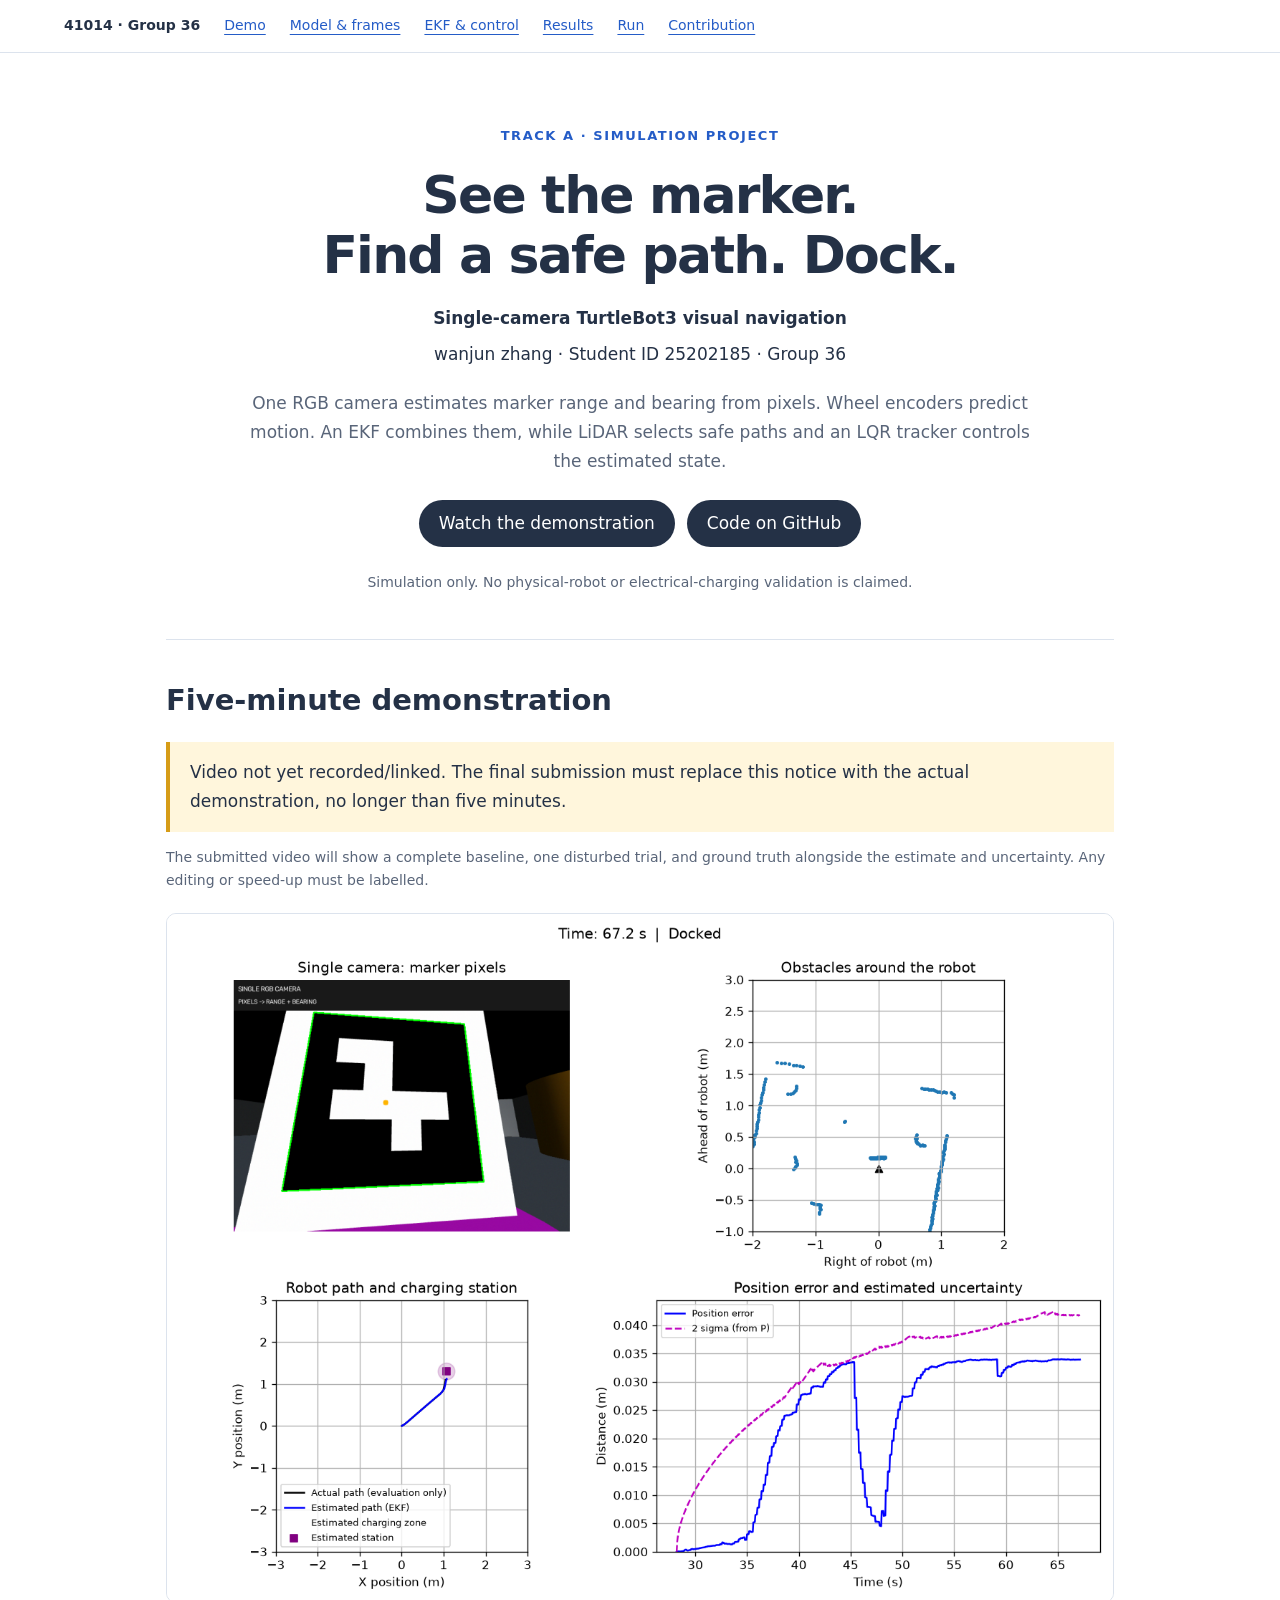
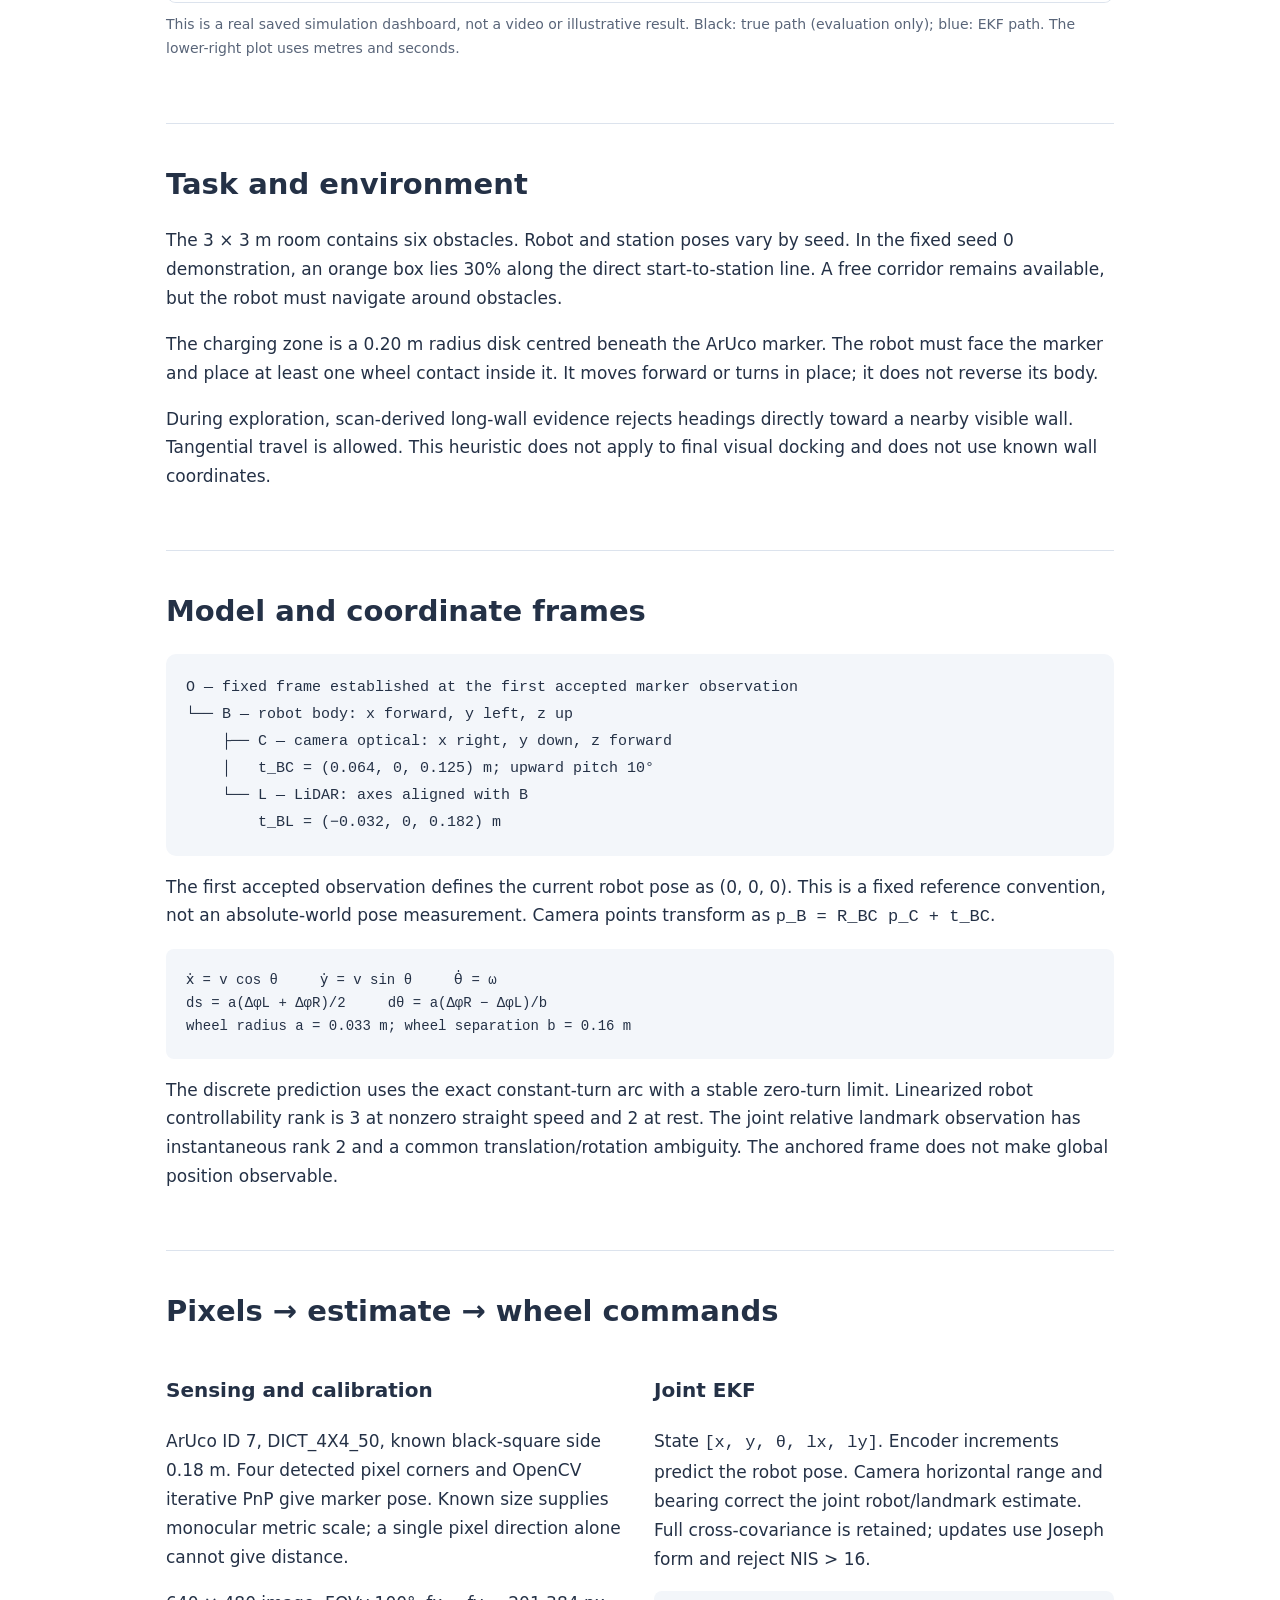
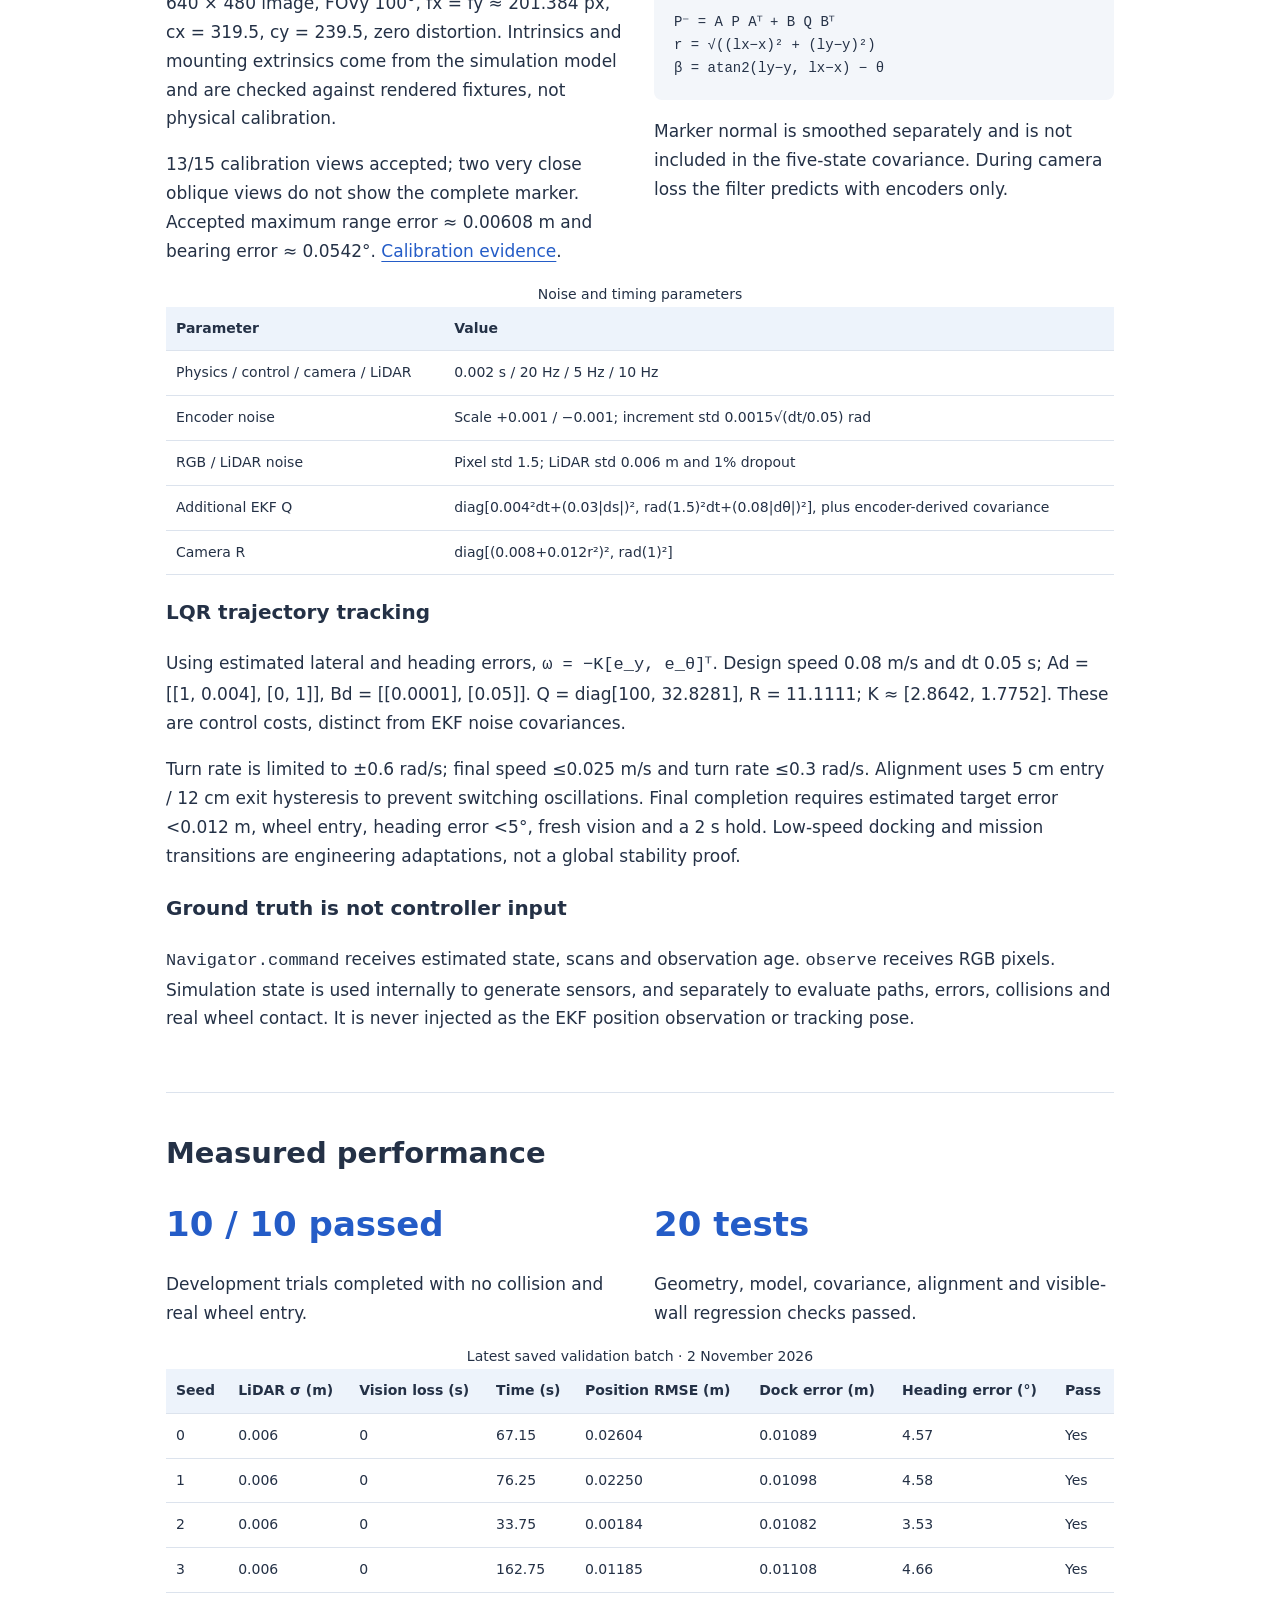
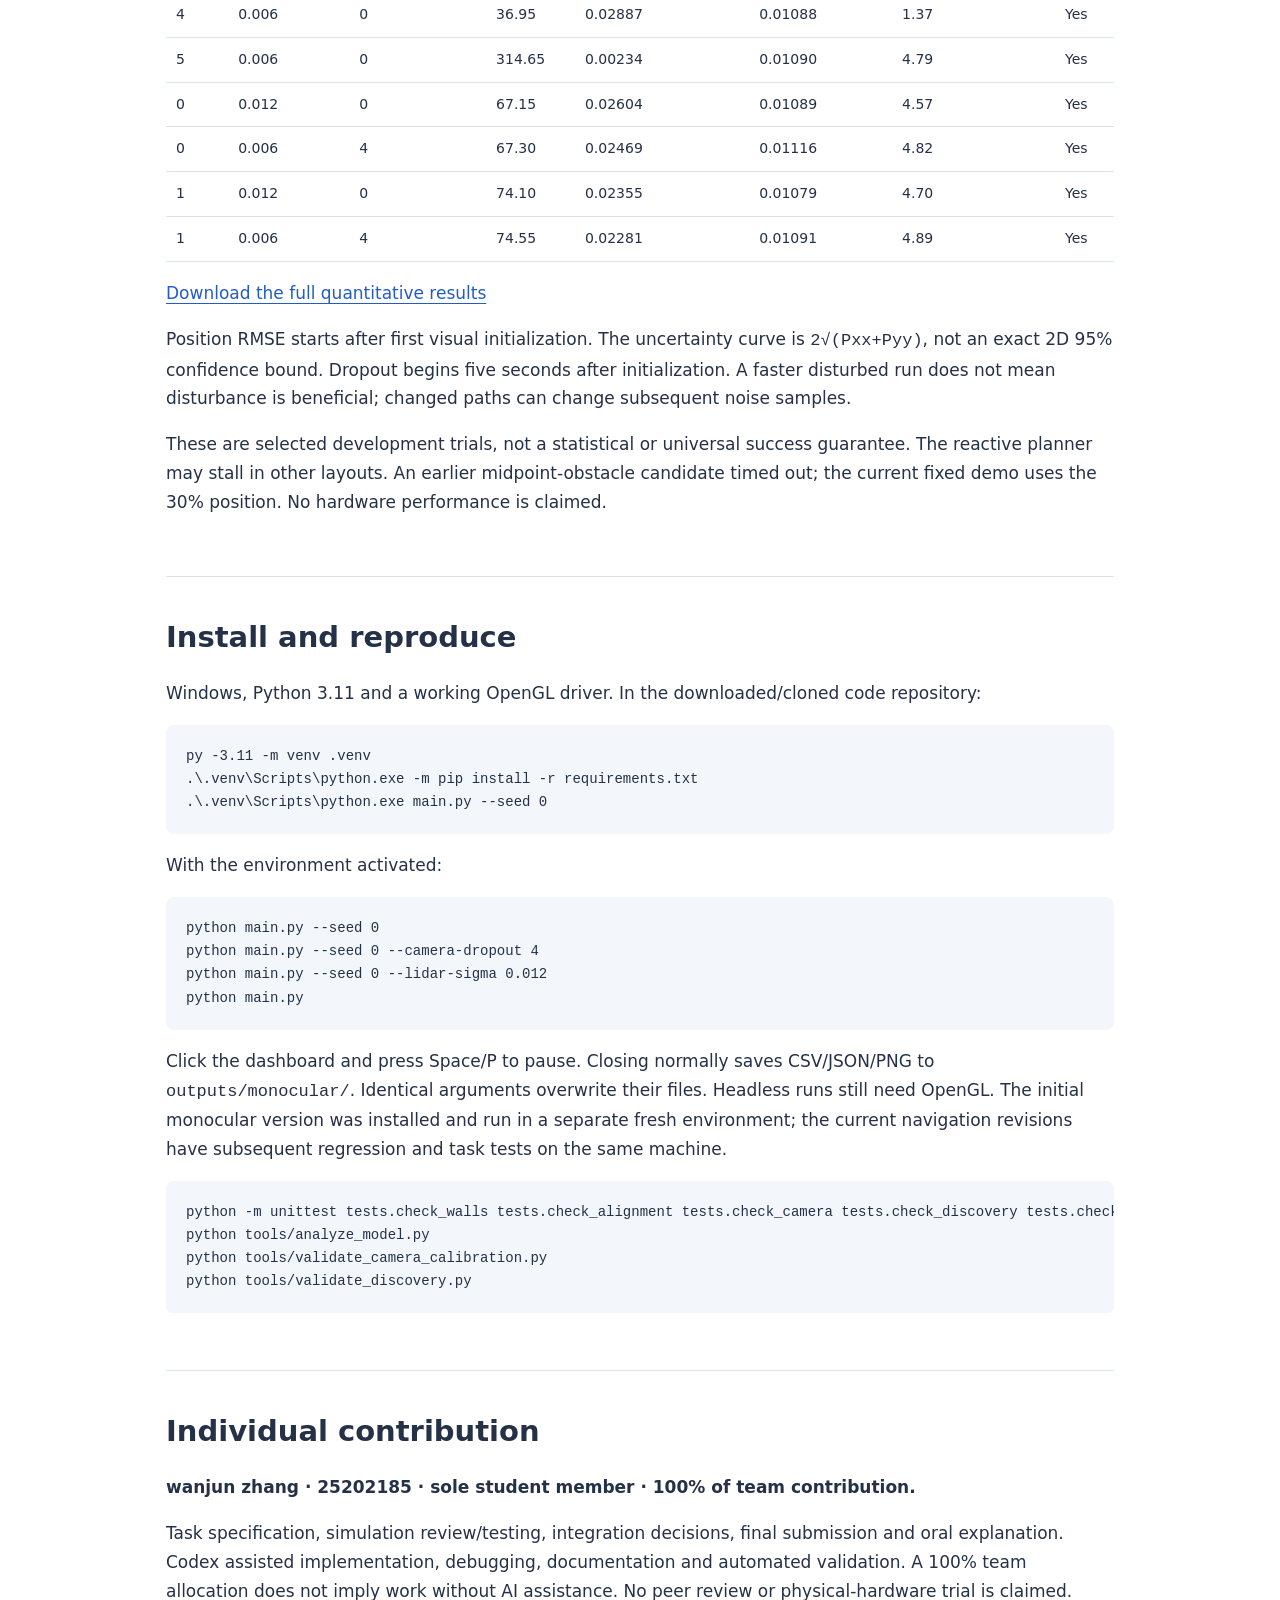
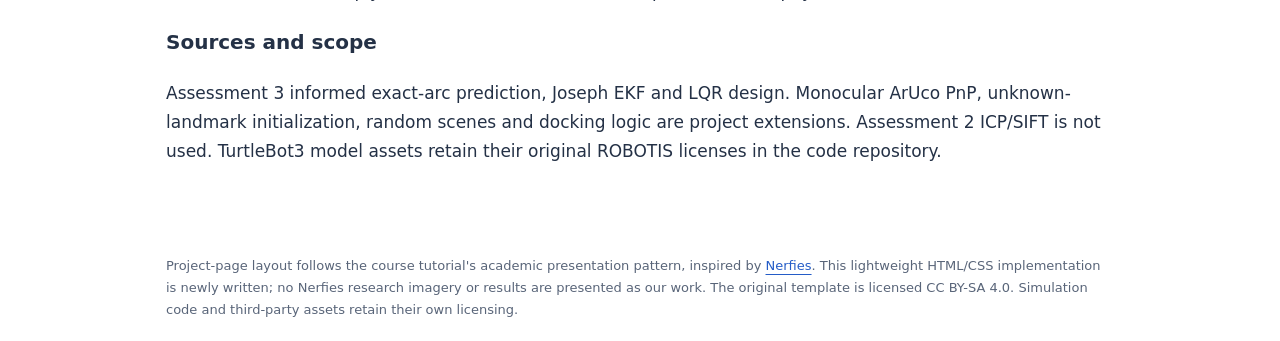
==== website/index.html @ 82b235ef "Add docking simulation and project website" ====
<!doctype html>
<html lang="en"><head><meta charset="utf-8"><meta name="viewport" content="width=device-width,initial-scale=1"><meta name="description" content="Group 36: single-camera TurtleBot3 visual docking in MuJoCo, with encoder-camera EKF and LQR control."><title>Group 36 | TurtleBot3 Visual Docking</title><link rel="stylesheet" href="static/style.css"><script src="config.js" defer></script><script src="static/page.js" defer></script></head>
<body><nav aria-label="Sections"><strong>41014 · Group 36</strong><a href="#demo">Demo</a><a href="#model">Model &amp; frames</a><a href="#design">EKF &amp; control</a><a href="#results">Results</a><a href="#run">Run</a><a href="#contribution">Contribution</a></nav>
<main><header><div class="eyebrow">TRACK A · SIMULATION PROJECT</div><h1>See the marker.<br>Find a safe path. Dock.</h1><p><strong>Single-camera TurtleBot3 visual navigation</strong></p><p>wanjun zhang · Student ID 25202185 · Group 36</p><p class="lead">One RGB camera estimates marker range and bearing from pixels. Wheel encoders predict motion. An EKF combines them, while LiDAR selects safe paths and an LQR tracker controls the estimated state.</p><div class="buttons"><a class="button" href="#demo">Watch the demonstration</a><a class="button" id="code-link" href="#run">Installation &amp; code</a></div><p class="caption">Simulation only. No physical-robot or electrical-charging validation is claimed.</p></header>
<section id="demo"><h2>Five-minute demonstration</h2><div id="video-pending" class="notice">Video not yet recorded/linked. The final submission must replace this notice with the actual demonstration, no longer than five minutes.</div><video id="demo-video" controls preload="metadata" playsinline hidden aria-label="Project demonstration video"></video><iframe id="demo-youtube" title="Project demonstration video" allow="fullscreen; picture-in-picture" allowfullscreen hidden></iframe><p id="video-warning" class="notice" hidden></p><p class="caption">The submitted video will show a complete baseline, one disturbed trial, and ground truth alongside the estimate and uncertainty. Any editing or speed-up must be labelled.</p><figure><img src="static/dashboard.png" alt="Actual simulation dashboard: single camera, LiDAR points, estimated and true paths, position error and covariance uncertainty"><figcaption>This is a real saved simulation dashboard, not a video or illustrative result. Black: true path (evaluation only); blue: EKF path. The lower-right plot uses metres and seconds.</figcaption></figure></section>
<section><h2>Task and environment</h2><p>The 3 × 3 m room contains six obstacles. Robot and station poses vary by seed. In the fixed seed 0 demonstration, an orange box lies 30% along the direct start-to-station line. A free corridor remains available, but the robot must navigate around obstacles.</p><p>The charging zone is a 0.20 m radius disk centred beneath the ArUco marker. The robot must face the marker and place at least one wheel contact inside it. It moves forward or turns in place; it does not reverse its body.</p><p>During exploration, scan-derived long-wall evidence rejects headings directly toward a nearby visible wall. Tangential travel is allowed. This heuristic does not apply to final visual docking and does not use known wall coordinates.</p></section>
<section id="model"><h2>Model and coordinate frames</h2><pre class="frame" aria-label="Coordinate frame diagram">O — fixed frame established at the first accepted marker observation
└── B — robot body: x forward, y left, z up
    ├── C — camera optical: x right, y down, z forward
    │   t_BC = (0.064, 0, 0.125) m; upward pitch 10°
    └── L — LiDAR: axes aligned with B
        t_BL = (−0.032, 0, 0.182) m</pre><p>The first accepted observation defines the current robot pose as (0, 0, 0). This is a fixed reference convention, not an absolute-world pose measurement. Camera points transform as <code>p_B = R_BC p_C + t_BC</code>.</p><pre>ẋ = v cos θ     ẏ = v sin θ     θ̇ = ω
ds = a(ΔφL + ΔφR)/2     dθ = a(ΔφR − ΔφL)/b
wheel radius a = 0.033 m; wheel separation b = 0.16 m</pre><p>The discrete prediction uses the exact constant-turn arc with a stable zero-turn limit. Linearized robot controllability rank is 3 at nonzero straight speed and 2 at rest. The joint relative landmark observation has instantaneous rank 2 and a common translation/rotation ambiguity. The anchored frame does not make global position observable.</p></section>
<section id="design"><h2>Pixels → estimate → wheel commands</h2><div class="grid"><div><h3>Sensing and calibration</h3><p>ArUco ID 7, DICT_4X4_50, known black-square side 0.18 m. Four detected pixel corners and OpenCV iterative PnP give marker pose. Known size supplies monocular metric scale; a single pixel direction alone cannot give distance.</p><p>640 × 480 image, FOVy 100°, fx = fy ≈ 201.384 px, cx = 319.5, cy = 239.5, zero distortion. Intrinsics and mounting extrinsics come from the simulation model and are checked against rendered fixtures, not physical calibration.</p><p>13/15 calibration views accepted; two very close oblique views do not show the complete marker. Accepted maximum range error ≈ 0.00608 m and bearing error ≈ 0.0542°. <a href="static/camera-validation.json">Calibration evidence</a>.</p></div><div><h3>Joint EKF</h3><p>State <code>[x, y, θ, lx, ly]</code>. Encoder increments predict the robot pose. Camera horizontal range and bearing correct the joint robot/landmark estimate. Full cross-covariance is retained; updates use Joseph form and reject NIS &gt; 16.</p><pre>P⁻ = A P Aᵀ + B Q Bᵀ
r = √((lx−x)² + (ly−y)²)
β = atan2(ly−y, lx−x) − θ</pre><p>Marker normal is smoothed separately and is not included in the five-state covariance. During camera loss the filter predicts with encoders only.</p></div></div>
<div class="table-wrap"><table><caption>Noise and timing parameters</caption><thead><tr><th>Parameter</th><th>Value</th></tr></thead><tbody><tr><td>Physics / control / camera / LiDAR</td><td>0.002 s / 20 Hz / 5 Hz / 10 Hz</td></tr><tr><td>Encoder noise</td><td>Scale +0.001 / −0.001; increment std 0.0015√(dt/0.05) rad</td></tr><tr><td>RGB / LiDAR noise</td><td>Pixel std 1.5; LiDAR std 0.006 m and 1% dropout</td></tr><tr><td>Additional EKF Q</td><td>diag[0.004²dt+(0.03|ds|)², rad(1.5)²dt+(0.08|dθ|)²], plus encoder-derived covariance</td></tr><tr><td>Camera R</td><td>diag[(0.008+0.012r²)², rad(1)²]</td></tr></tbody></table></div>
<h3>LQR trajectory tracking</h3><p>Using estimated lateral and heading errors, <code>ω = −K[e_y, e_θ]ᵀ</code>. Design speed 0.08 m/s and dt 0.05 s; Ad = [[1, 0.004], [0, 1]], Bd = [[0.0001], [0.05]]. Q = diag[100, 32.8281], R = 11.1111; K ≈ [2.8642, 1.7752]. These are control costs, distinct from EKF noise covariances.</p><p>Turn rate is limited to ±0.6 rad/s; final speed ≤0.025 m/s and turn rate ≤0.3 rad/s. Alignment uses 5 cm entry / 12 cm exit hysteresis to prevent switching oscillations. Final completion requires estimated target error &lt;0.012 m, wheel entry, heading error &lt;5°, fresh vision and a 2 s hold. Low-speed docking and mission transitions are engineering adaptations, not a global stability proof.</p>
<h3>Ground truth is not controller input</h3><p><code>Navigator.command</code> receives estimated state, scans and observation age. <code>observe</code> receives RGB pixels. Simulation state is used internally to generate sensors, and separately to evaluate paths, errors, collisions and real wheel contact. It is never injected as the EKF position observation or tracking pose.</p></section>
<section id="results"><h2>Measured performance</h2><div class="grid"><div><div class="metric" id="pass-count">See results below</div><p>Development trials completed with no collision and real wheel entry.</p></div><div><div class="metric">20 tests</div><p>Geometry, model, covariance, alignment and visible-wall regression checks passed.</p></div></div><div class="table-wrap"><table><caption>Latest saved validation batch · 2 November 2026</caption><thead><tr><th>Seed</th><th>LiDAR σ (m)</th><th>Vision loss (s)</th><th>Time (s)</th><th>Position RMSE (m)</th><th>Dock error (m)</th><th>Heading error (°)</th><th>Pass</th></tr></thead><tbody id="results-body"></tbody></table></div><p><a href="static/results.json">Download the full quantitative results</a></p><p>Position RMSE starts after first visual initialization. The uncertainty curve is <code>2√(Pxx+Pyy)</code>, not an exact 2D 95% confidence bound. Dropout begins five seconds after initialization. A faster disturbed run does not mean disturbance is beneficial; changed paths can change subsequent noise samples.</p><p>These are selected development trials, not a statistical or universal success guarantee. The reactive planner may stall in other layouts. An earlier midpoint-obstacle candidate timed out; the current fixed demo uses the 30% position. No hardware performance is claimed.</p></section>
<section id="run"><h2>Install and reproduce</h2><p id="repo-pending" class="notice">Repository URL pending. Set it in website/config.js before final submission.</p><p>Windows, Python 3.11 and a working OpenGL driver. In the downloaded/cloned code repository:</p><pre>py -3.11 -m venv .venv
.\.venv\Scripts\python.exe -m pip install -r requirements.txt
.\.venv\Scripts\python.exe main.py --seed 0</pre><p>With the environment activated:</p><pre>python main.py --seed 0
python main.py --seed 0 --camera-dropout 4
python main.py --seed 0 --lidar-sigma 0.012
python main.py</pre><p>Click the dashboard and press Space/P to pause. Closing normally saves CSV/JSON/PNG to <code>outputs/monocular/</code>. Identical arguments overwrite their files. Headless runs still need OpenGL. The initial monocular version was installed and run in a separate fresh environment; the current navigation revisions have subsequent regression and task tests on the same machine.</p><pre>python -m unittest tests.check_walls tests.check_alignment tests.check_camera tests.check_discovery tests.check_assignment_alignment
python tools/analyze_model.py
python tools/validate_camera_calibration.py
python tools/validate_discovery.py</pre></section>
<section id="contribution"><h2>Individual contribution</h2><p><strong>wanjun zhang · 25202185 · sole student member · 100% of team contribution.</strong></p><p>Task specification, simulation review/testing, integration decisions, final submission and oral explanation. Codex assisted implementation, debugging, documentation and automated validation. A 100% team allocation does not imply work without AI assistance. No peer review or physical-hardware trial is claimed.</p><h3>Sources and scope</h3><p>Assessment 3 informed exact-arc prediction, Joseph EKF and LQR design. Monocular ArUco PnP, unknown-landmark initialization, random scenes and docking logic are project extensions. Assessment 2 ICP/SIFT is not used. TurtleBot3 model assets retain their original ROBOTIS licenses in the code repository.</p></section>
<footer>Project-page layout follows the course tutorial's academic presentation pattern, inspired by <a href="https://github.com/nerfies/nerfies.github.io">Nerfies</a>. This lightweight HTML/CSS implementation is newly written; no Nerfies research imagery or results are presented as our work. The original template is licensed CC BY-SA 4.0. Simulation code and third-party assets retain their own licensing.</footer></main></body></html>
---- website/static/style.css ----
:root{color-scheme:light;--ink:#243146;--muted:#596579;--accent:#245cc7;--line:#dce3ed}*{box-sizing:border-box}body{margin:0;font:17px/1.7 system-ui,sans-serif;color:var(--ink);background:#fff}nav{border-bottom:1px solid var(--line);padding:14px 5%;display:flex;gap:24px;flex-wrap:wrap;font-size:14px}a{color:var(--accent);text-underline-offset:4px}main{max-width:1000px;margin:auto;padding:0 26px}header{text-align:center;padding:72px 0 36px}header p{margin:8px 0}.eyebrow{color:var(--accent);letter-spacing:.12em;font-size:13px;font-weight:700}h1{font-size:clamp(30px,5vw,52px);line-height:1.16;letter-spacing:-.035em;margin:18px 0}h2{font-size:29px;line-height:1.25;margin:0 0 24px}h3{font-size:20px}section{padding:42px 0;border-top:1px solid var(--line)}.lead{max-width:780px;margin:20px auto;color:var(--muted)}.buttons{display:flex;gap:12px;justify-content:center;flex-wrap:wrap;margin:24px}.button{padding:9px 20px;background:var(--ink);border-radius:28px;color:white;text-decoration:none}.notice{padding:16px 20px;background:#fff6dc;border-left:4px solid #d69c17}.caption{font-size:14px;color:var(--muted)}img{display:block;width:100%;height:auto;border:1px solid var(--line);border-radius:10px}figure{margin:20px 0}figcaption{font-size:14px;color:var(--muted);margin-top:10px}.table-wrap{overflow-x:auto}table{border-collapse:collapse;width:100%;font-size:14px}th,td{text-align:left;padding:10px;border-bottom:1px solid var(--line)}th{background:#edf3fb}pre{padding:20px;background:#f3f6fa;overflow-x:auto;border-radius:8px;line-height:1.65;font-size:14px}code{font-family:Consolas,monospace}.grid{display:grid;grid-template-columns:1fr 1fr;gap:28px}.metric{font-size:34px;font-weight:700;color:var(--accent)}video,iframe{width:100%;aspect-ratio:16/9;background:#101725;border:0;border-radius:10px}.frame{padding:20px;background:#f3f6fa;border-radius:10px;white-space:pre-wrap;font:15px/1.8 Consolas,monospace}footer{font-size:13px;padding:30px 0;color:var(--muted)}[hidden]{display:none!important}@media(max-width:650px){.grid{grid-template-columns:1fr}header{padding-top:40px}main{padding:0 18px}section{padding:30px 0}}
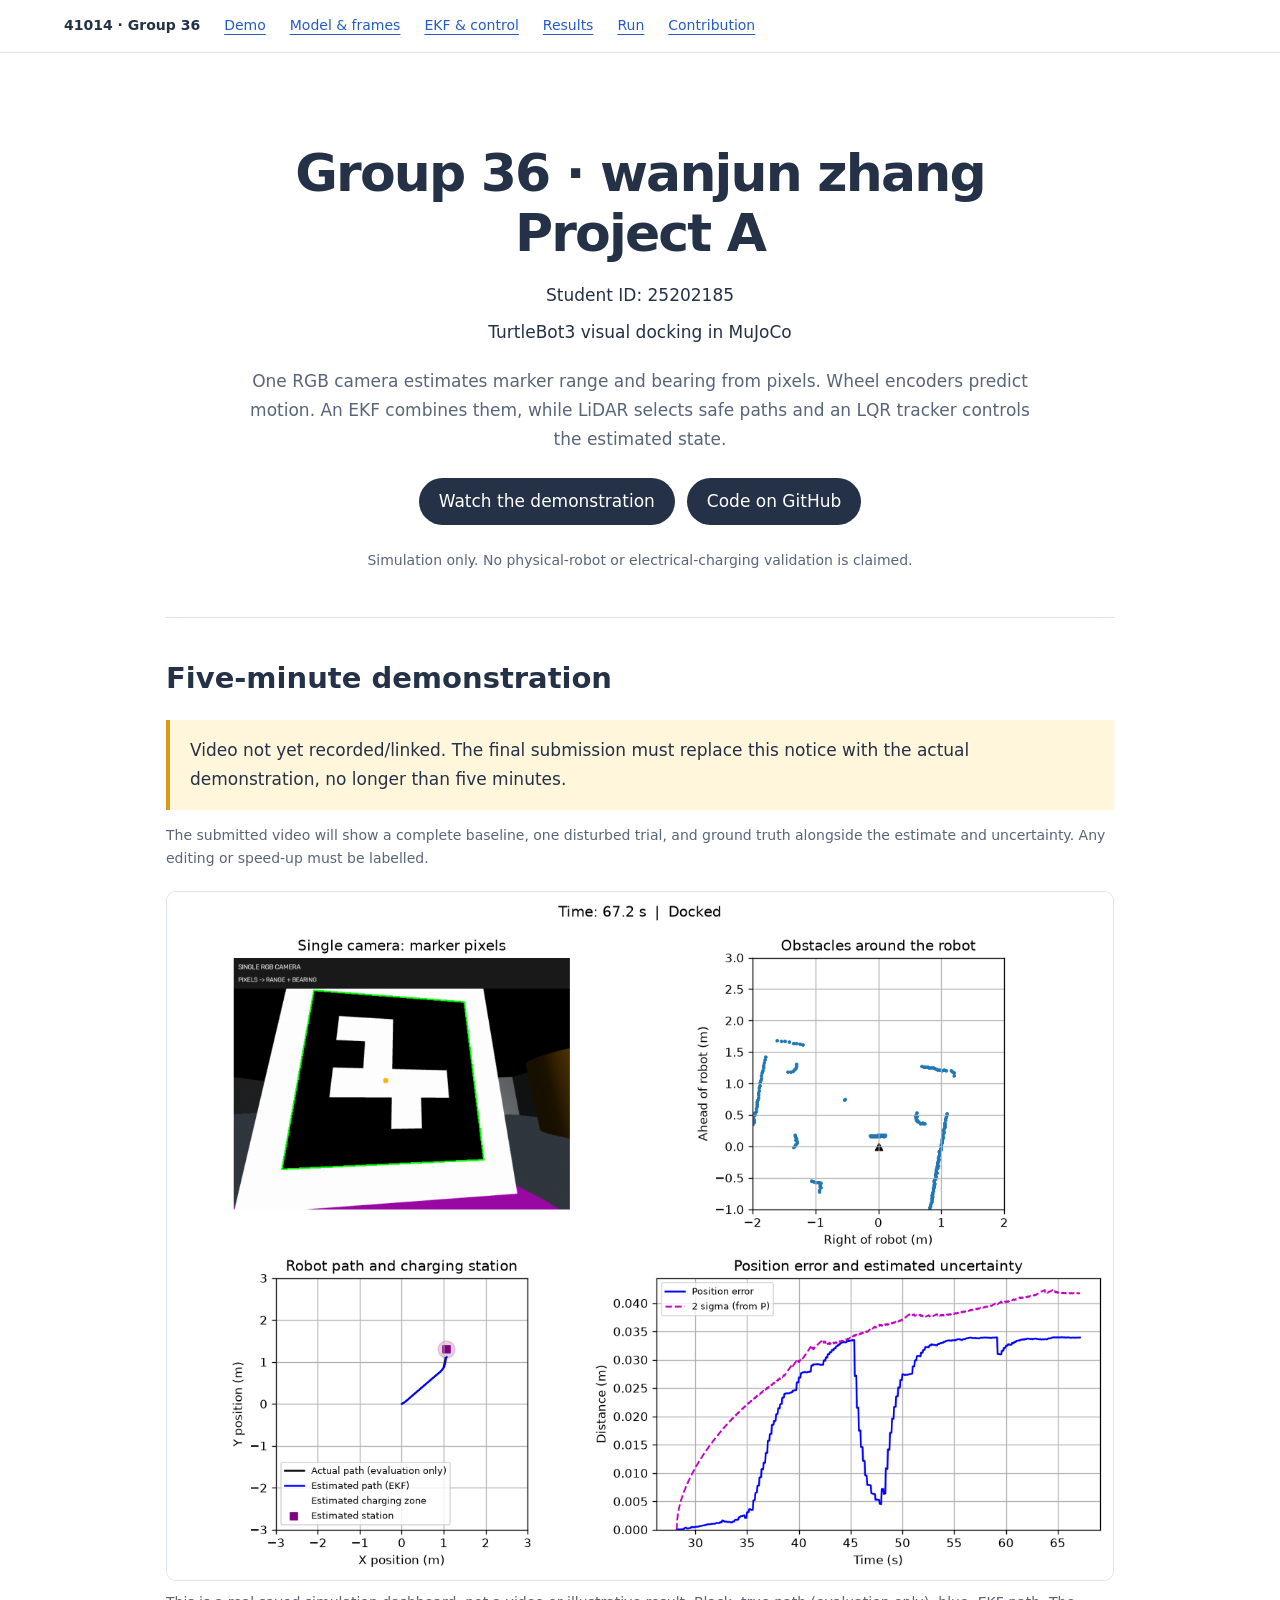
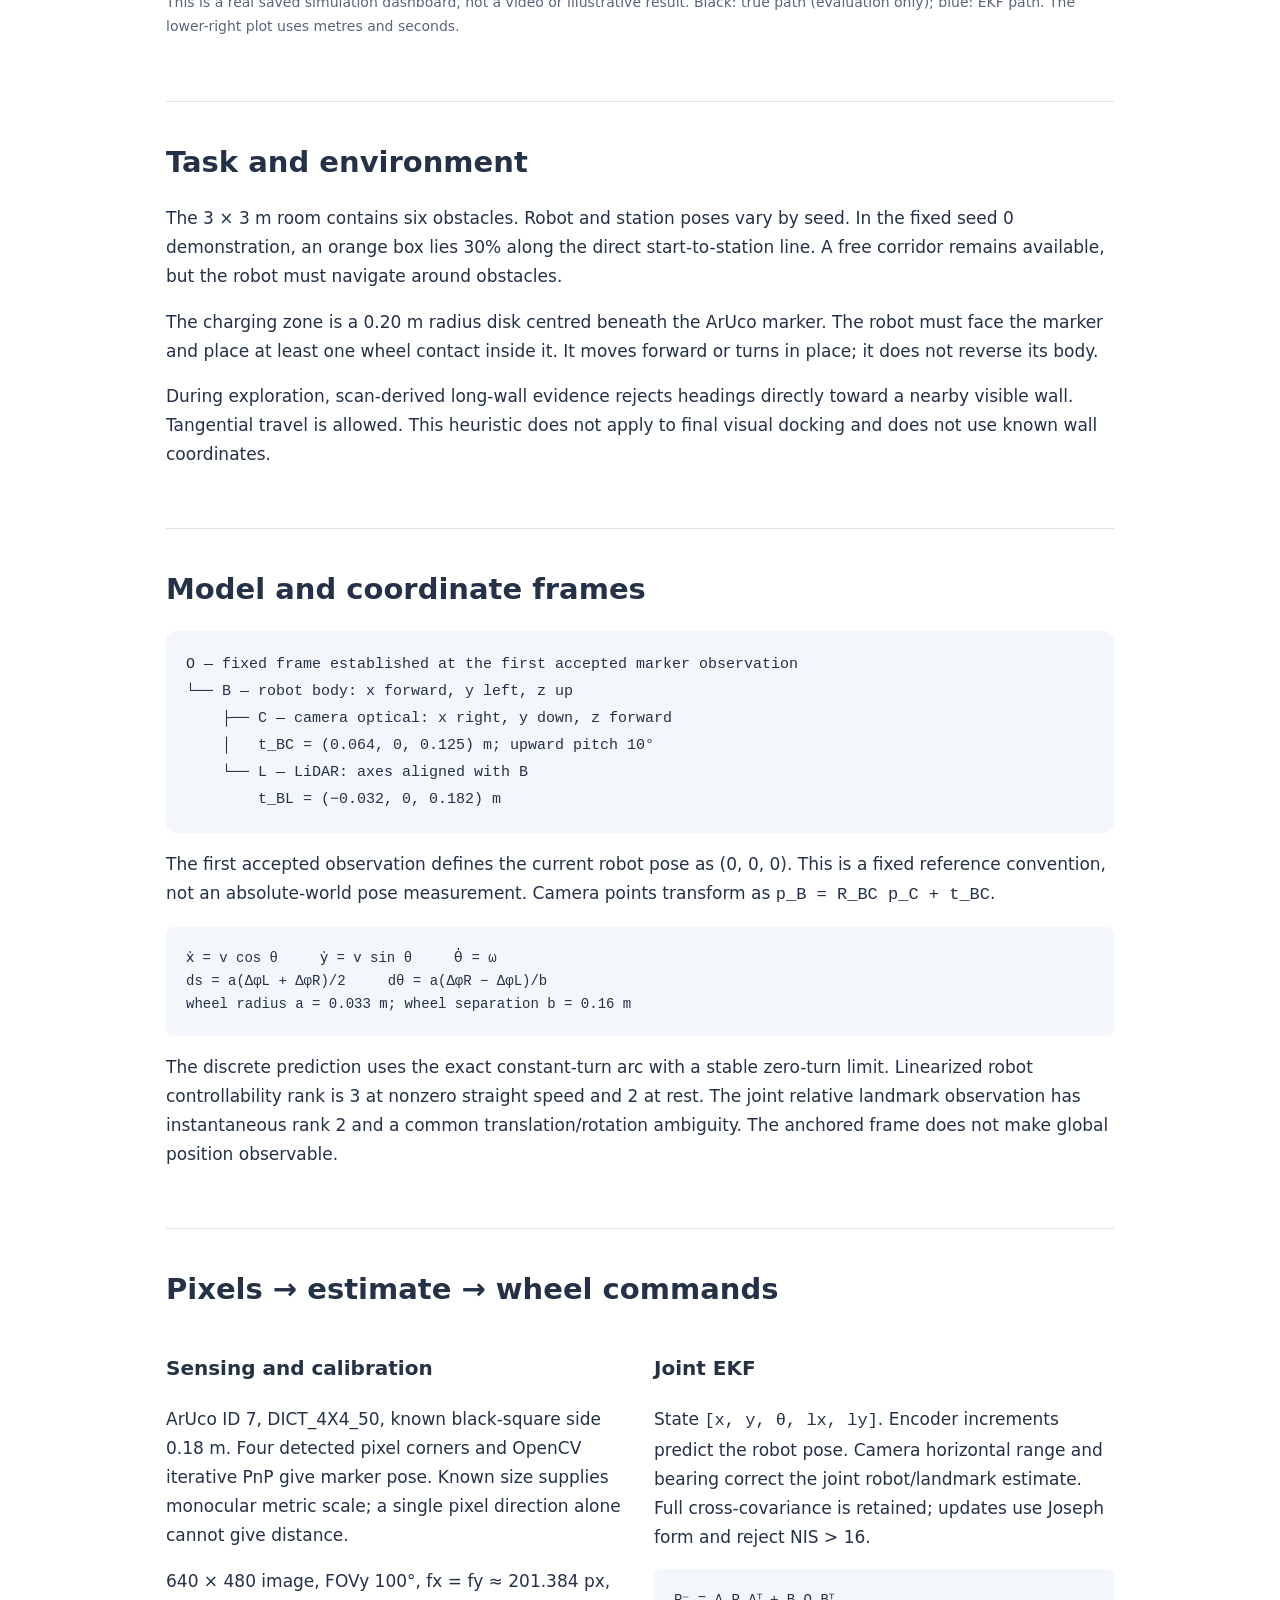
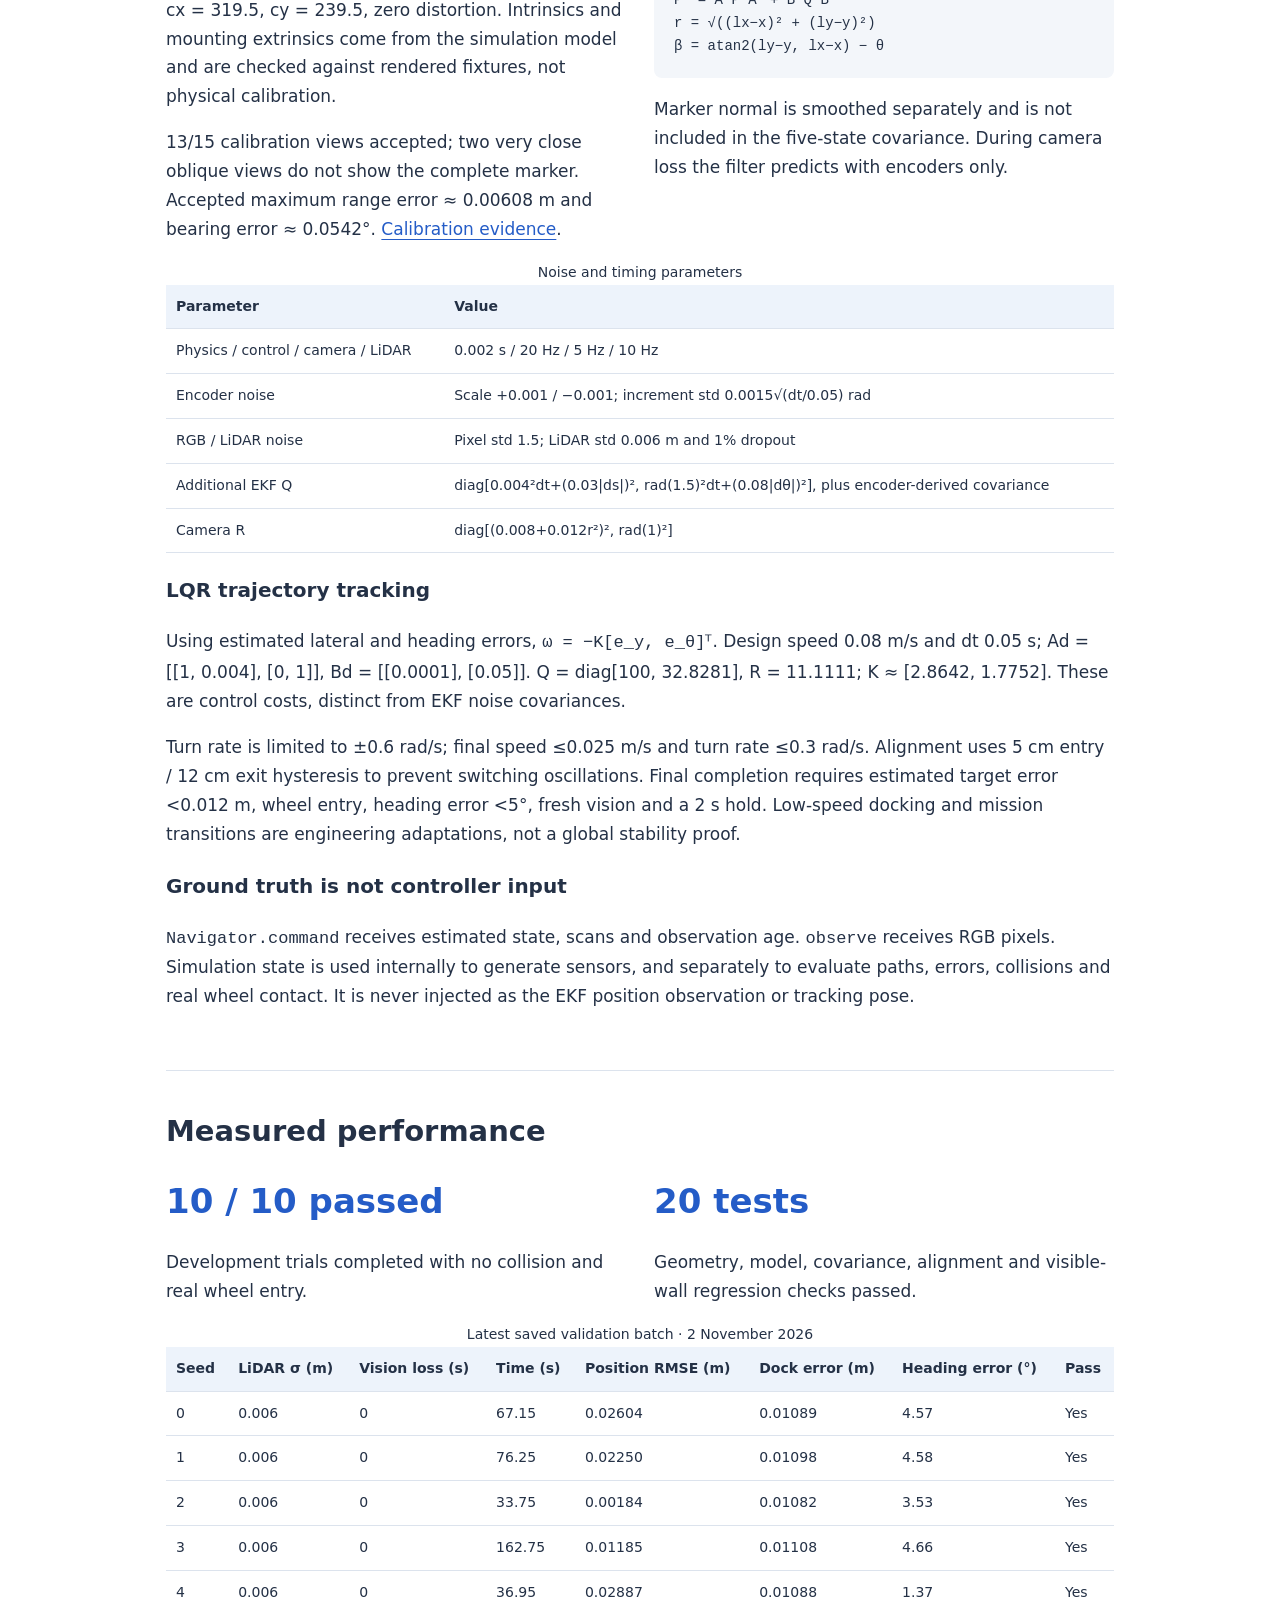
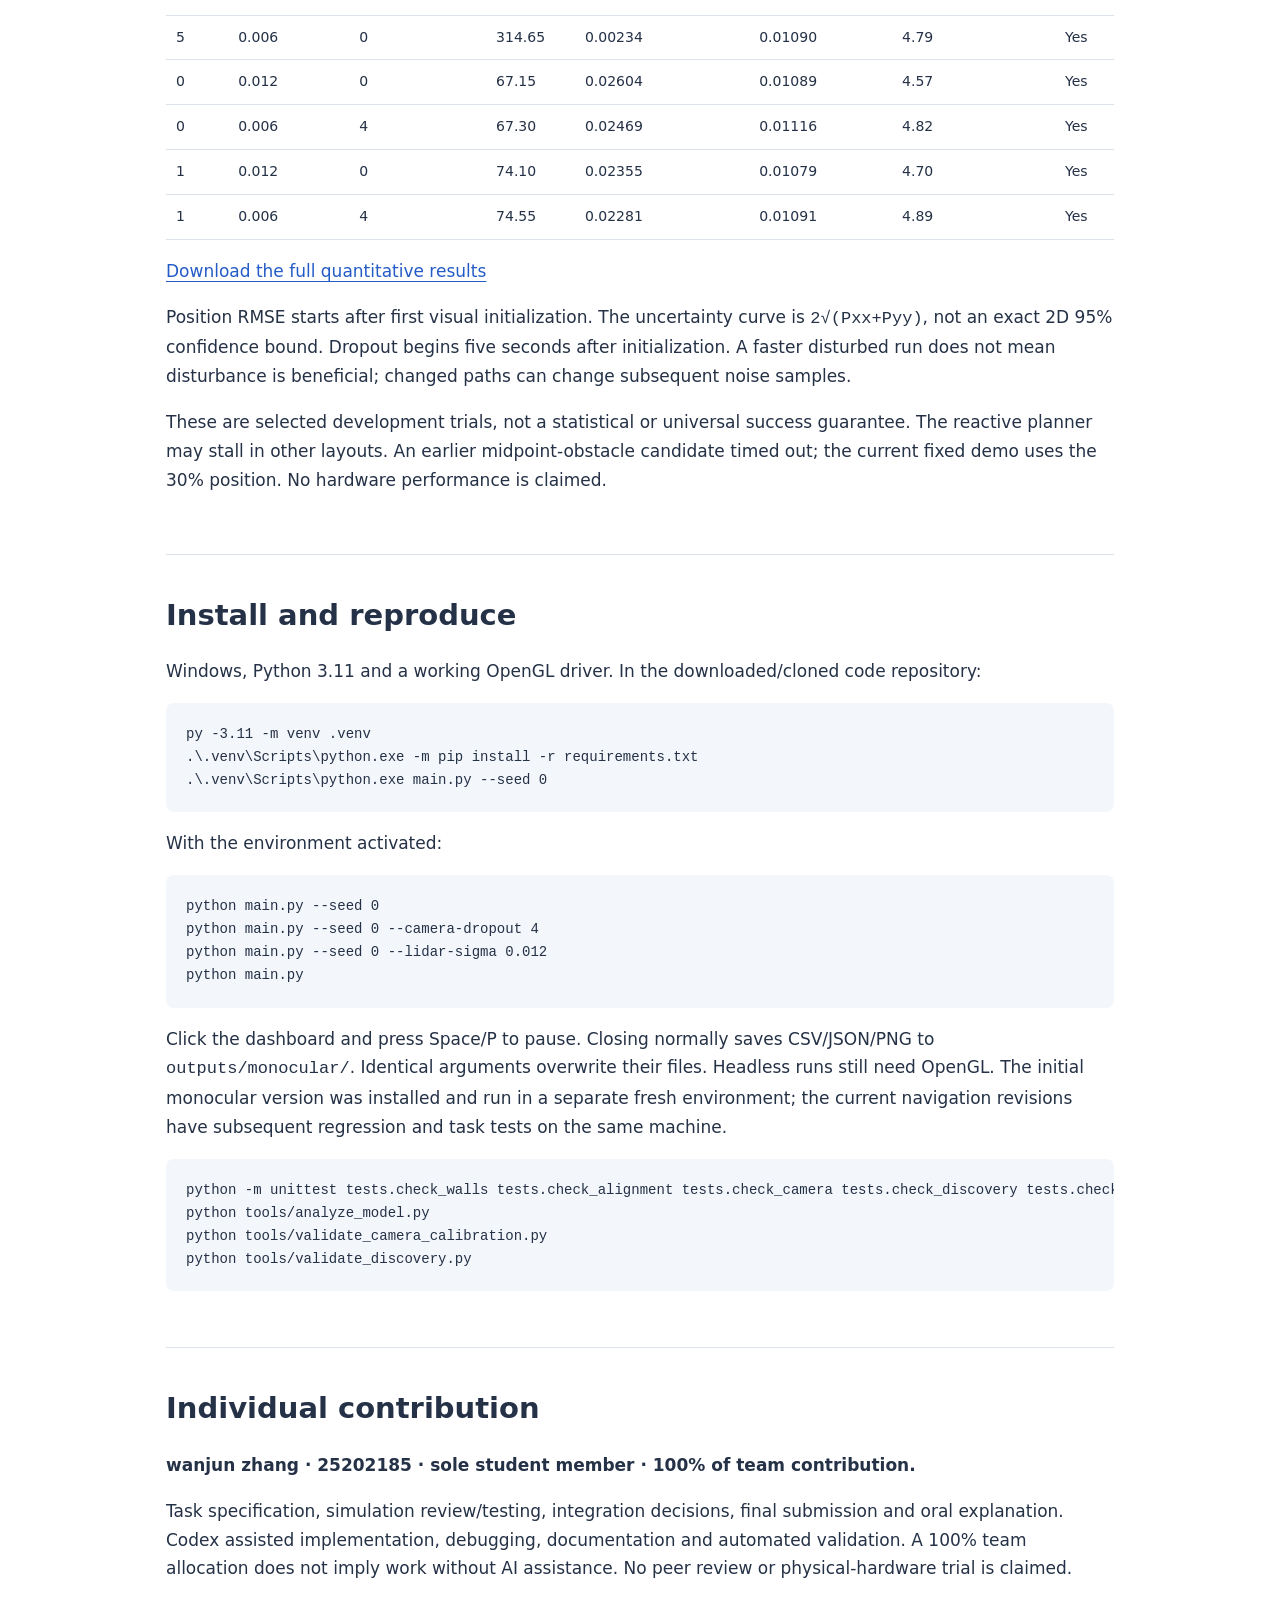
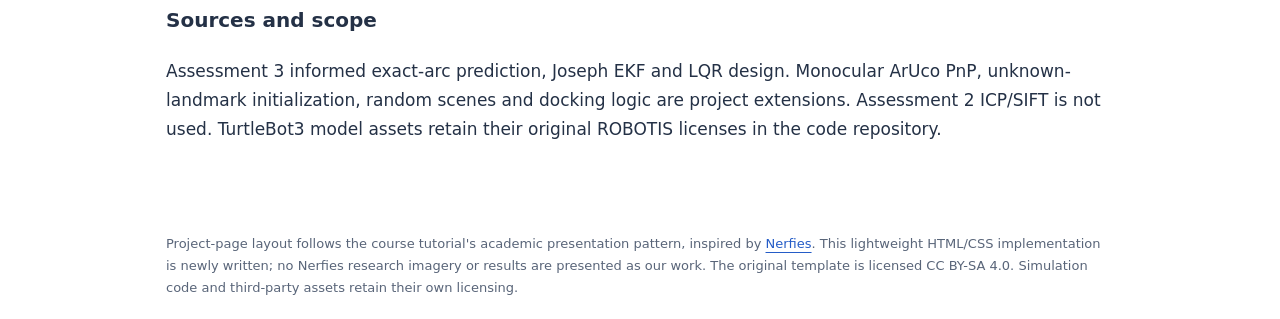
==== commit 35813308: "Simplify project page title" ====
--- a/website/index.html
+++ b/website/index.html
@@ -1,7 +1,7 @@
 <!doctype html>
-<html lang="en"><head><meta charset="utf-8"><meta name="viewport" content="width=device-width,initial-scale=1"><meta name="description" content="Group 36: single-camera TurtleBot3 visual docking in MuJoCo, with encoder-camera EKF and LQR control."><title>Group 36 | TurtleBot3 Visual Docking</title><link rel="stylesheet" href="static/style.css"><script src="config.js" defer></script><script src="static/page.js" defer></script></head>
+<html lang="en"><head><meta charset="utf-8"><meta name="viewport" content="width=device-width,initial-scale=1"><meta name="description" content="Group 36: single-camera TurtleBot3 visual docking in MuJoCo, with encoder-camera EKF and LQR control."><title>Group 36 | wanjun zhang | Project A</title><link rel="stylesheet" href="static/style.css"><script src="config.js" defer></script><script src="static/page.js" defer></script></head>
 <body><nav aria-label="Sections"><strong>41014 · Group 36</strong><a href="#demo">Demo</a><a href="#model">Model &amp; frames</a><a href="#design">EKF &amp; control</a><a href="#results">Results</a><a href="#run">Run</a><a href="#contribution">Contribution</a></nav>
-<main><header><div class="eyebrow">TRACK A · SIMULATION PROJECT</div><h1>See the marker.<br>Find a safe path. Dock.</h1><p><strong>Single-camera TurtleBot3 visual navigation</strong></p><p>wanjun zhang · Student ID 25202185 · Group 36</p><p class="lead">One RGB camera estimates marker range and bearing from pixels. Wheel encoders predict motion. An EKF combines them, while LiDAR selects safe paths and an LQR tracker controls the estimated state.</p><div class="buttons"><a class="button" href="#demo">Watch the demonstration</a><a class="button" id="code-link" href="#run">Installation &amp; code</a></div><p class="caption">Simulation only. No physical-robot or electrical-charging validation is claimed.</p></header>
+<main><header><h1>Group 36 · wanjun zhang<br>Project A</h1><p>Student ID: 25202185</p><p>TurtleBot3 visual docking in MuJoCo</p><p class="lead">One RGB camera estimates marker range and bearing from pixels. Wheel encoders predict motion. An EKF combines them, while LiDAR selects safe paths and an LQR tracker controls the estimated state.</p><div class="buttons"><a class="button" href="#demo">Watch the demonstration</a><a class="button" id="code-link" href="#run">Installation &amp; code</a></div><p class="caption">Simulation only. No physical-robot or electrical-charging validation is claimed.</p></header>
 <section id="demo"><h2>Five-minute demonstration</h2><div id="video-pending" class="notice">Video not yet recorded/linked. The final submission must replace this notice with the actual demonstration, no longer than five minutes.</div><video id="demo-video" controls preload="metadata" playsinline hidden aria-label="Project demonstration video"></video><iframe id="demo-youtube" title="Project demonstration video" allow="fullscreen; picture-in-picture" allowfullscreen hidden></iframe><p id="video-warning" class="notice" hidden></p><p class="caption">The submitted video will show a complete baseline, one disturbed trial, and ground truth alongside the estimate and uncertainty. Any editing or speed-up must be labelled.</p><figure><img src="static/dashboard.png" alt="Actual simulation dashboard: single camera, LiDAR points, estimated and true paths, position error and covariance uncertainty"><figcaption>This is a real saved simulation dashboard, not a video or illustrative result. Black: true path (evaluation only); blue: EKF path. The lower-right plot uses metres and seconds.</figcaption></figure></section>
 <section><h2>Task and environment</h2><p>The 3 × 3 m room contains six obstacles. Robot and station poses vary by seed. In the fixed seed 0 demonstration, an orange box lies 30% along the direct start-to-station line. A free corridor remains available, but the robot must navigate around obstacles.</p><p>The charging zone is a 0.20 m radius disk centred beneath the ArUco marker. The robot must face the marker and place at least one wheel contact inside it. It moves forward or turns in place; it does not reverse its body.</p><p>During exploration, scan-derived long-wall evidence rejects headings directly toward a nearby visible wall. Tangential travel is allowed. This heuristic does not apply to final visual docking and does not use known wall coordinates.</p></section>
 <section id="model"><h2>Model and coordinate frames</h2><pre class="frame" aria-label="Coordinate frame diagram">O — fixed frame established at the first accepted marker observation
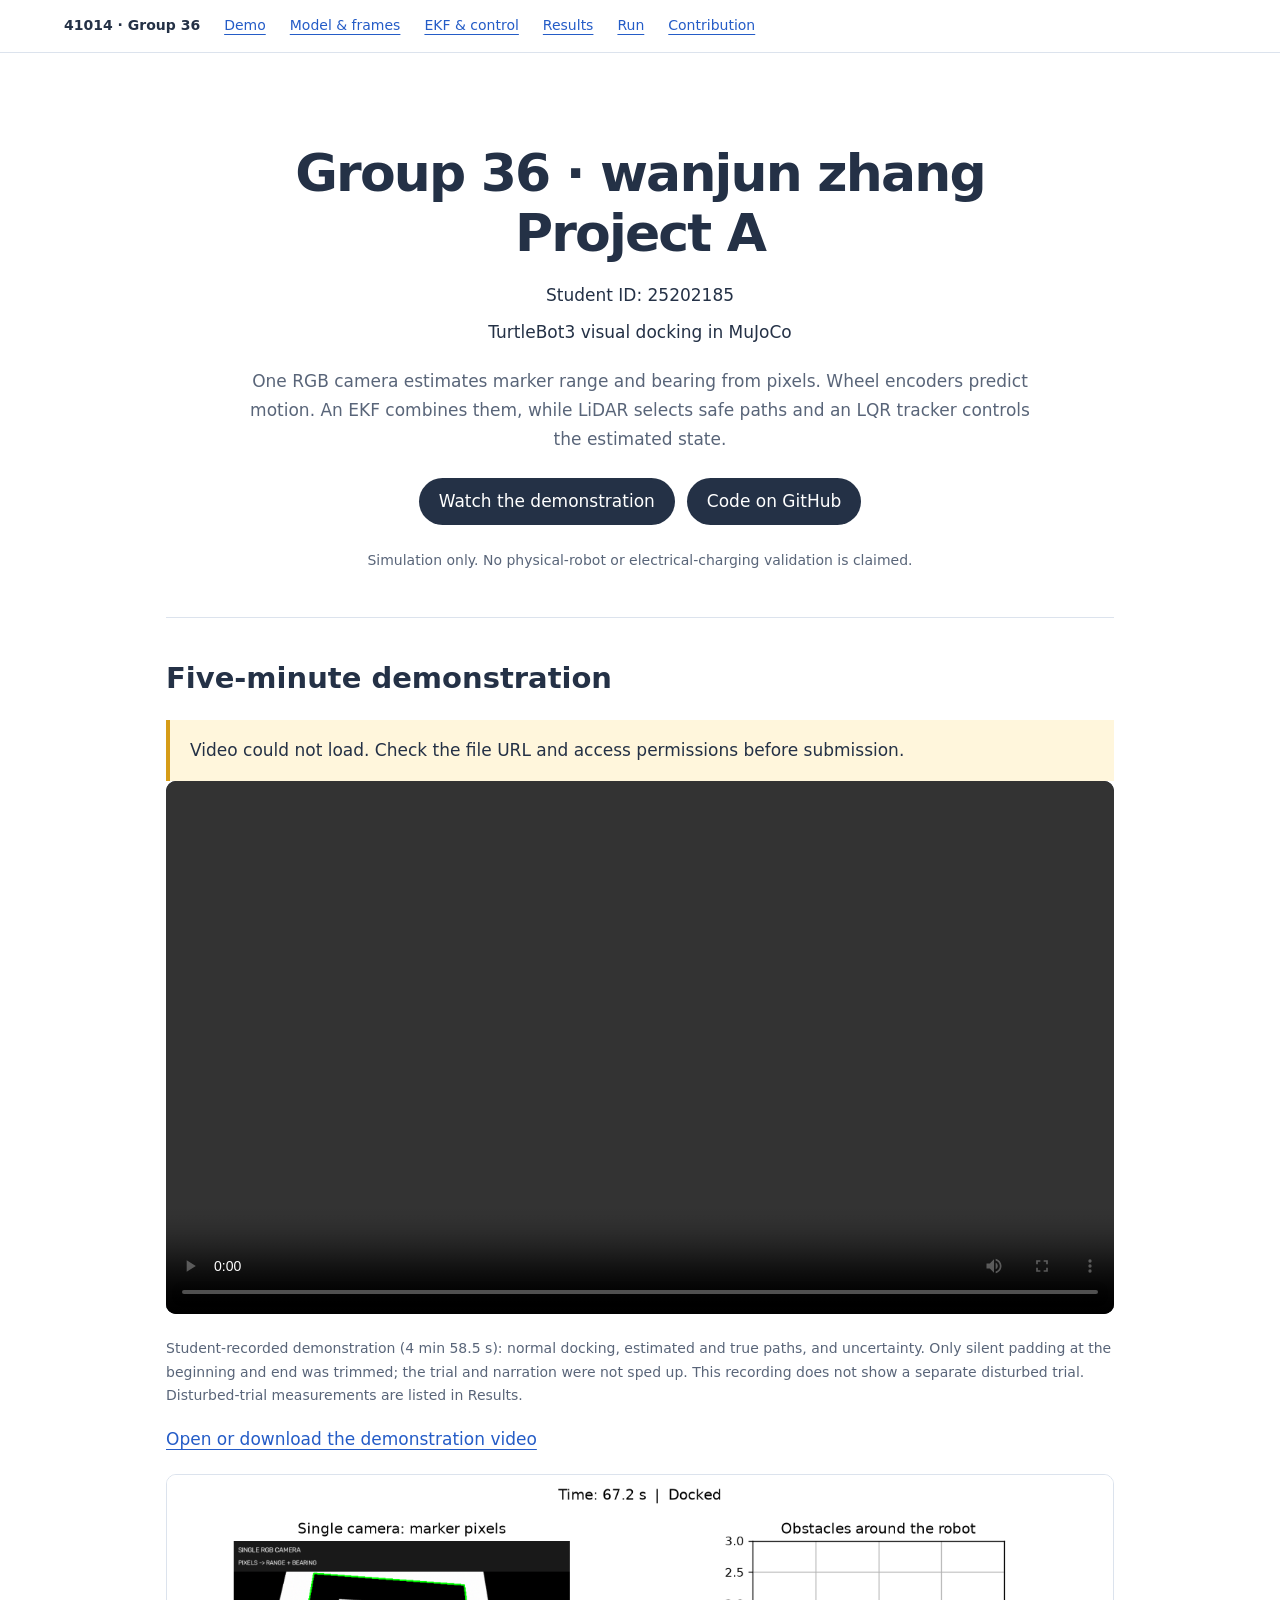
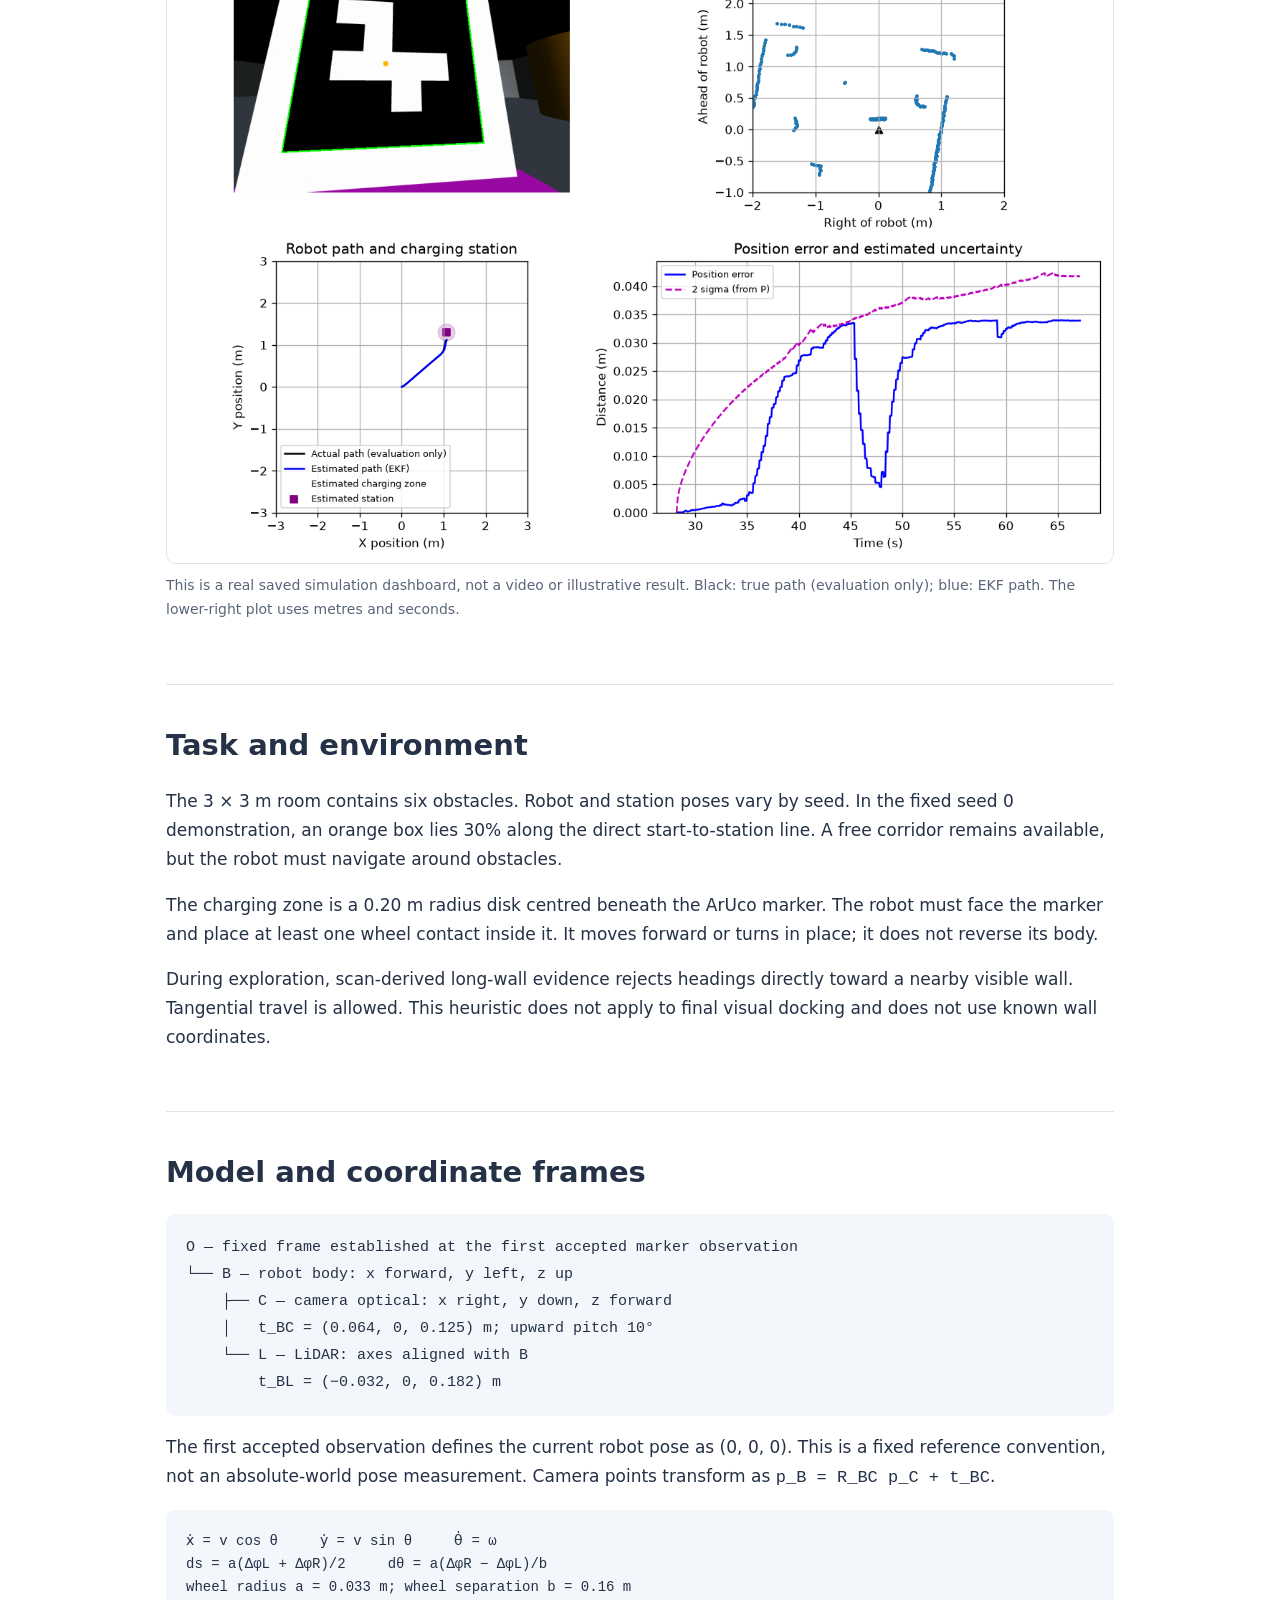
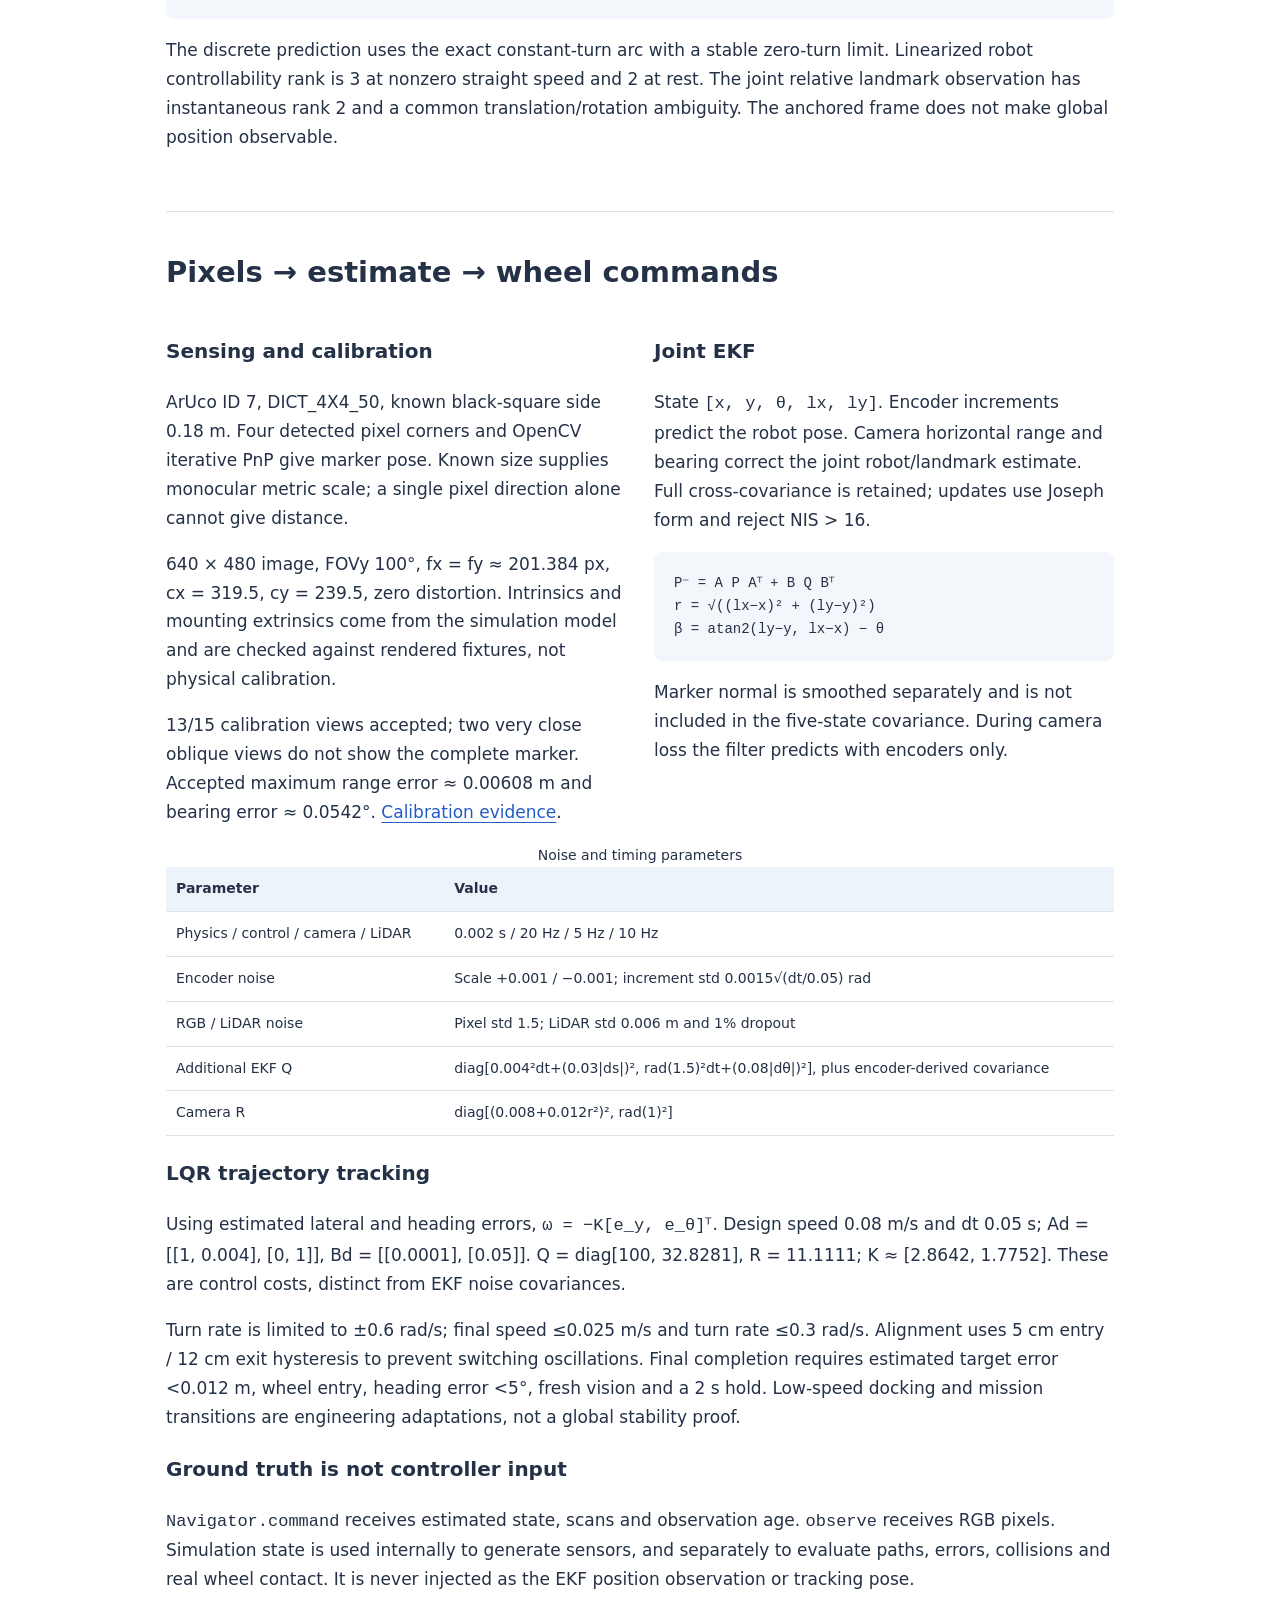
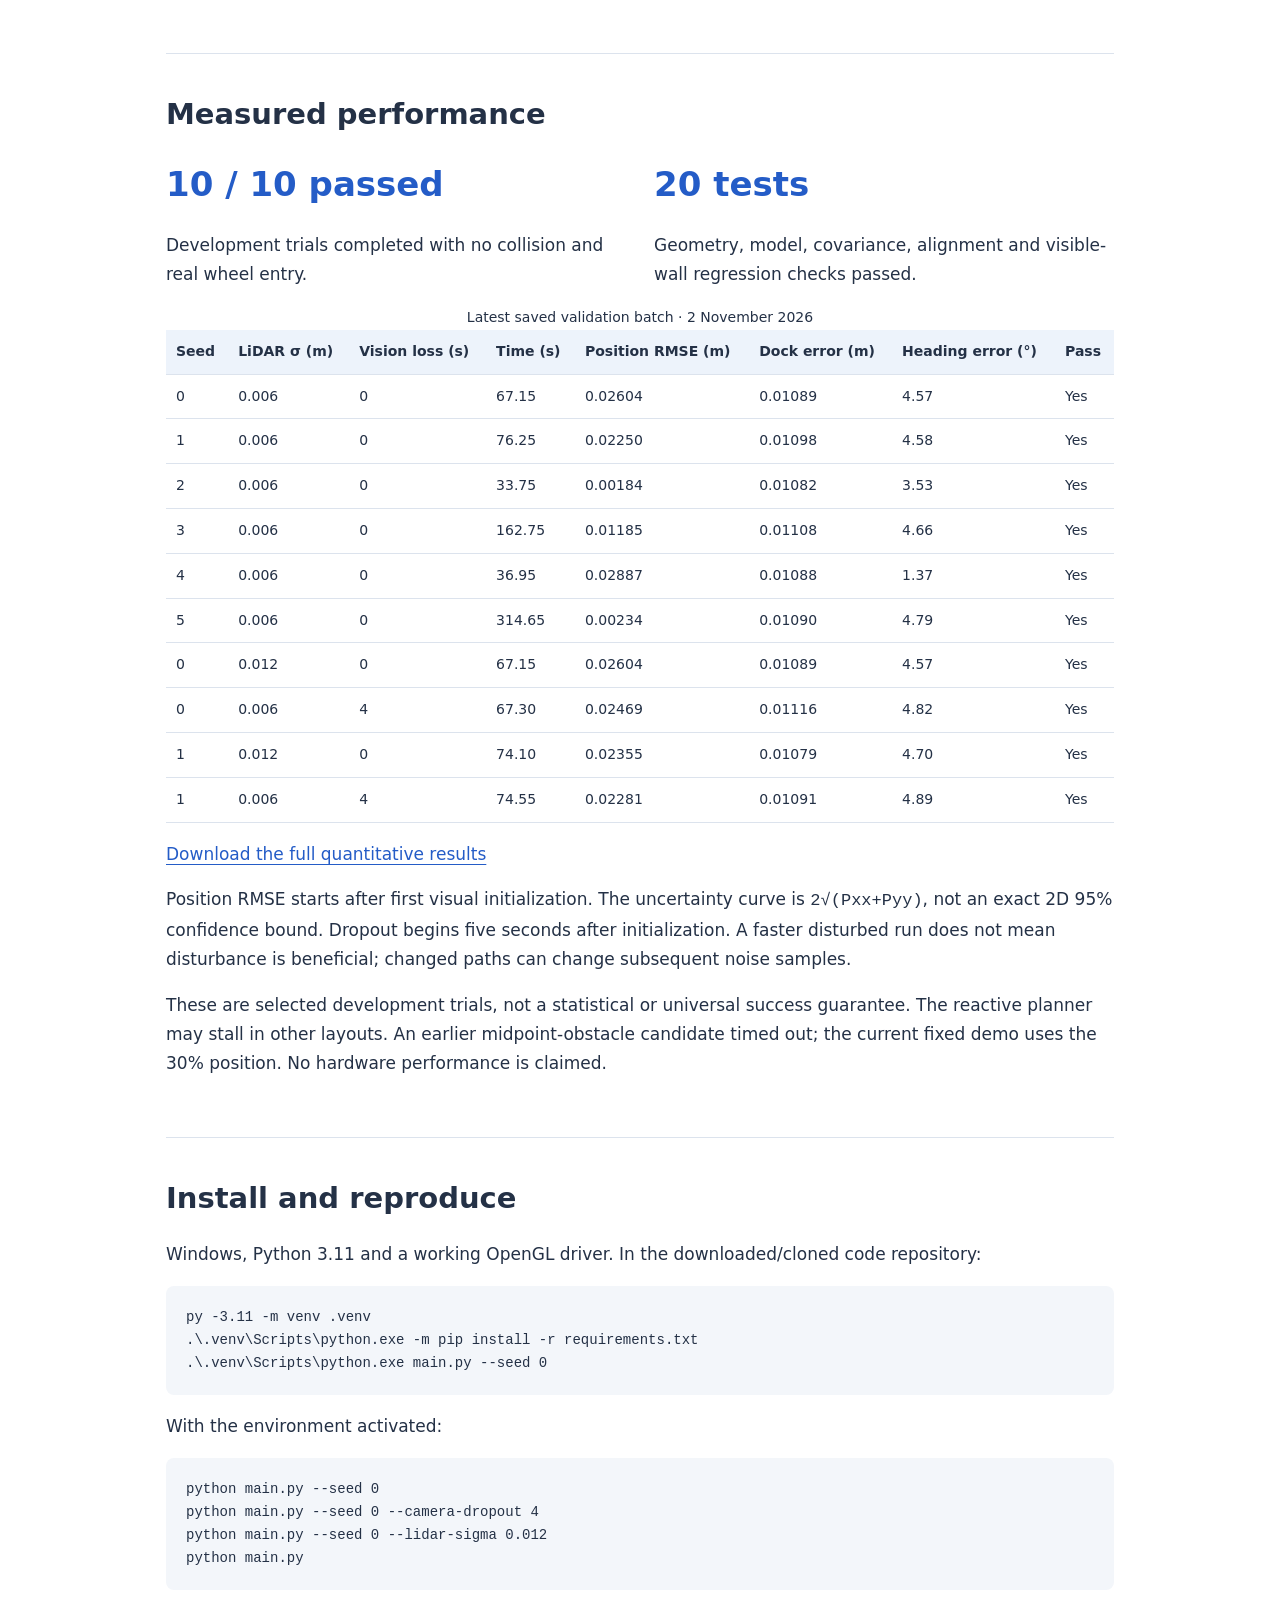
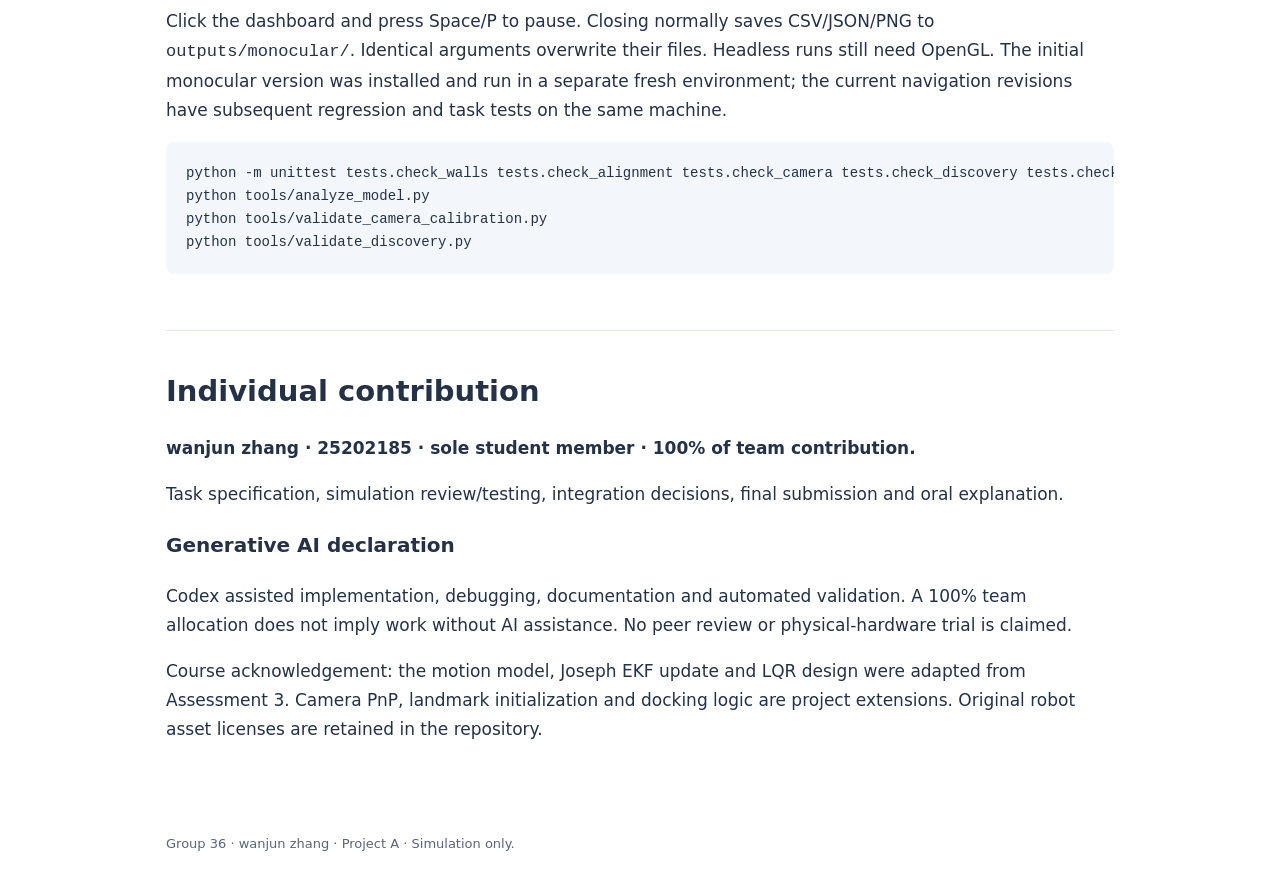
==== commit 05b2c1ac: "Add recorded demo video and simplify project submission" ====
--- a/website/index.html
+++ b/website/index.html
@@ -2,7 +2,7 @@
 <html lang="en"><head><meta charset="utf-8"><meta name="viewport" content="width=device-width,initial-scale=1"><meta name="description" content="Group 36: single-camera TurtleBot3 visual docking in MuJoCo, with encoder-camera EKF and LQR control."><title>Group 36 | wanjun zhang | Project A</title><link rel="stylesheet" href="static/style.css"><script src="config.js" defer></script><script src="static/page.js" defer></script></head>
 <body><nav aria-label="Sections"><strong>41014 · Group 36</strong><a href="#demo">Demo</a><a href="#model">Model &amp; frames</a><a href="#design">EKF &amp; control</a><a href="#results">Results</a><a href="#run">Run</a><a href="#contribution">Contribution</a></nav>
 <main><header><h1>Group 36 · wanjun zhang<br>Project A</h1><p>Student ID: 25202185</p><p>TurtleBot3 visual docking in MuJoCo</p><p class="lead">One RGB camera estimates marker range and bearing from pixels. Wheel encoders predict motion. An EKF combines them, while LiDAR selects safe paths and an LQR tracker controls the estimated state.</p><div class="buttons"><a class="button" href="#demo">Watch the demonstration</a><a class="button" id="code-link" href="#run">Installation &amp; code</a></div><p class="caption">Simulation only. No physical-robot or electrical-charging validation is claimed.</p></header>
-<section id="demo"><h2>Five-minute demonstration</h2><div id="video-pending" class="notice">Video not yet recorded/linked. The final submission must replace this notice with the actual demonstration, no longer than five minutes.</div><video id="demo-video" controls preload="metadata" playsinline hidden aria-label="Project demonstration video"></video><iframe id="demo-youtube" title="Project demonstration video" allow="fullscreen; picture-in-picture" allowfullscreen hidden></iframe><p id="video-warning" class="notice" hidden></p><p class="caption">The submitted video will show a complete baseline, one disturbed trial, and ground truth alongside the estimate and uncertainty. Any editing or speed-up must be labelled.</p><figure><img src="static/dashboard.png" alt="Actual simulation dashboard: single camera, LiDAR points, estimated and true paths, position error and covariance uncertainty"><figcaption>This is a real saved simulation dashboard, not a video or illustrative result. Black: true path (evaluation only); blue: EKF path. The lower-right plot uses metres and seconds.</figcaption></figure></section>
+<section id="demo"><h2>Five-minute demonstration</h2><div id="video-pending" class="notice">If the player does not load, use the direct video link below.</div><video id="demo-video" controls preload="metadata" playsinline hidden aria-label="Project demonstration video"></video><iframe id="demo-youtube" title="Project demonstration video" allow="fullscreen; picture-in-picture" allowfullscreen hidden></iframe><p id="video-warning" class="notice" hidden></p><p class="caption">Student-recorded demonstration (4 min 58.5 s): normal docking, estimated and true paths, and uncertainty. Only silent padding at the beginning and end was trimmed; the trial and narration were not sped up. This recording does not show a separate disturbed trial. Disturbed-trial measurements are listed in Results.</p><p><a href="static/videos/demo.mp4">Open or download the demonstration video</a></p><figure><img src="static/dashboard.png" alt="Actual simulation dashboard: single camera, LiDAR points, estimated and true paths, position error and covariance uncertainty"><figcaption>This is a real saved simulation dashboard, not a video or illustrative result. Black: true path (evaluation only); blue: EKF path. The lower-right plot uses metres and seconds.</figcaption></figure></section>
 <section><h2>Task and environment</h2><p>The 3 × 3 m room contains six obstacles. Robot and station poses vary by seed. In the fixed seed 0 demonstration, an orange box lies 30% along the direct start-to-station line. A free corridor remains available, but the robot must navigate around obstacles.</p><p>The charging zone is a 0.20 m radius disk centred beneath the ArUco marker. The robot must face the marker and place at least one wheel contact inside it. It moves forward or turns in place; it does not reverse its body.</p><p>During exploration, scan-derived long-wall evidence rejects headings directly toward a nearby visible wall. Tangential travel is allowed. This heuristic does not apply to final visual docking and does not use known wall coordinates.</p></section>
 <section id="model"><h2>Model and coordinate frames</h2><pre class="frame" aria-label="Coordinate frame diagram">O — fixed frame established at the first accepted marker observation
 └── B — robot body: x forward, y left, z up
@@ -28,5 +28,5 @@
 python tools/analyze_model.py
 python tools/validate_camera_calibration.py
 python tools/validate_discovery.py</pre></section>
-<section id="contribution"><h2>Individual contribution</h2><p><strong>wanjun zhang · 25202185 · sole student member · 100% of team contribution.</strong></p><p>Task specification, simulation review/testing, integration decisions, final submission and oral explanation. Codex assisted implementation, debugging, documentation and automated validation. A 100% team allocation does not imply work without AI assistance. No peer review or physical-hardware trial is claimed.</p><h3>Sources and scope</h3><p>Assessment 3 informed exact-arc prediction, Joseph EKF and LQR design. Monocular ArUco PnP, unknown-landmark initialization, random scenes and docking logic are project extensions. Assessment 2 ICP/SIFT is not used. TurtleBot3 model assets retain their original ROBOTIS licenses in the code repository.</p></section>
-<footer>Project-page layout follows the course tutorial's academic presentation pattern, inspired by <a href="https://github.com/nerfies/nerfies.github.io">Nerfies</a>. This lightweight HTML/CSS implementation is newly written; no Nerfies research imagery or results are presented as our work. The original template is licensed CC BY-SA 4.0. Simulation code and third-party assets retain their own licensing.</footer></main></body></html>
+<section id="contribution"><h2>Individual contribution</h2><p><strong>wanjun zhang · 25202185 · sole student member · 100% of team contribution.</strong></p><p>Task specification, simulation review/testing, integration decisions, final submission and oral explanation.</p><h3>Generative AI declaration</h3><p>Codex assisted implementation, debugging, documentation and automated validation. A 100% team allocation does not imply work without AI assistance. No peer review or physical-hardware trial is claimed.</p><p>Course acknowledgement: the motion model, Joseph EKF update and LQR design were adapted from Assessment 3. Camera PnP, landmark initialization and docking logic are project extensions. Original robot asset licenses are retained in the repository.</p></section>
+<footer>Group 36 · wanjun zhang · Project A · Simulation only.</footer></main></body></html>
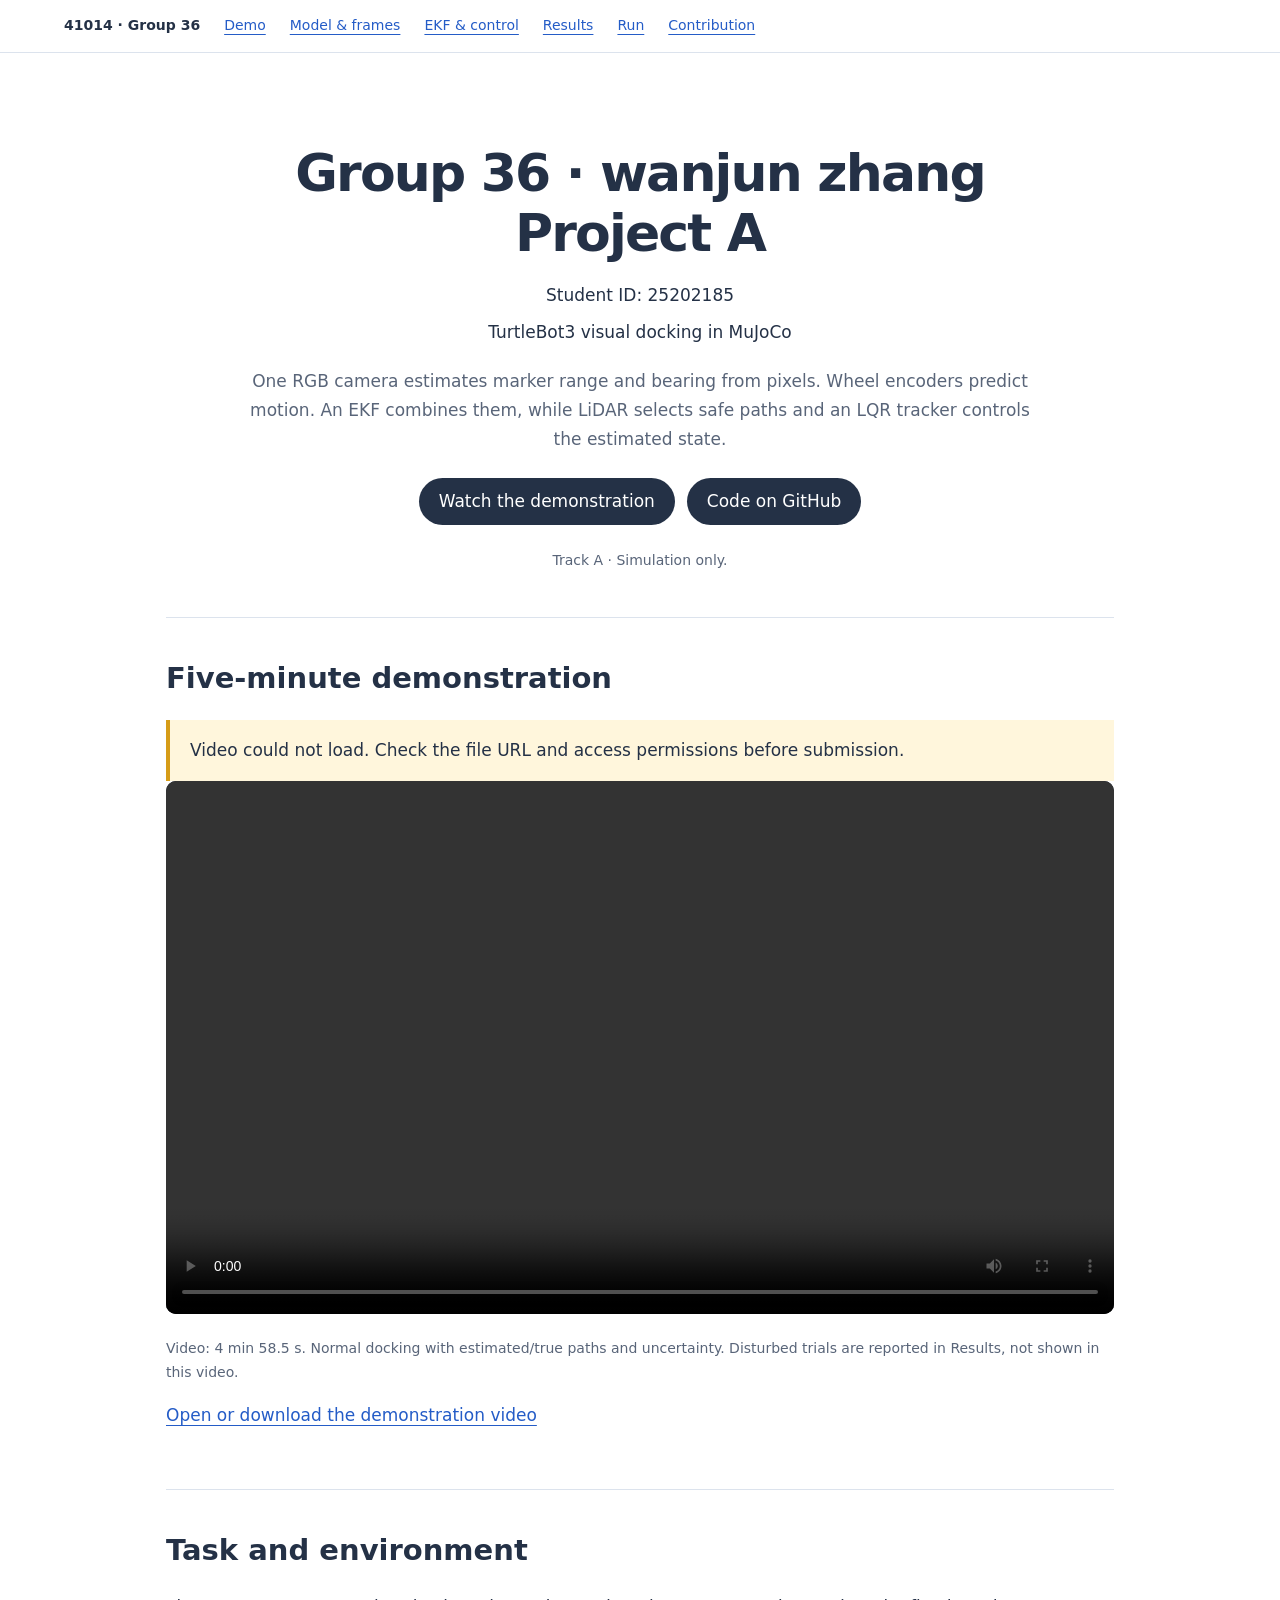
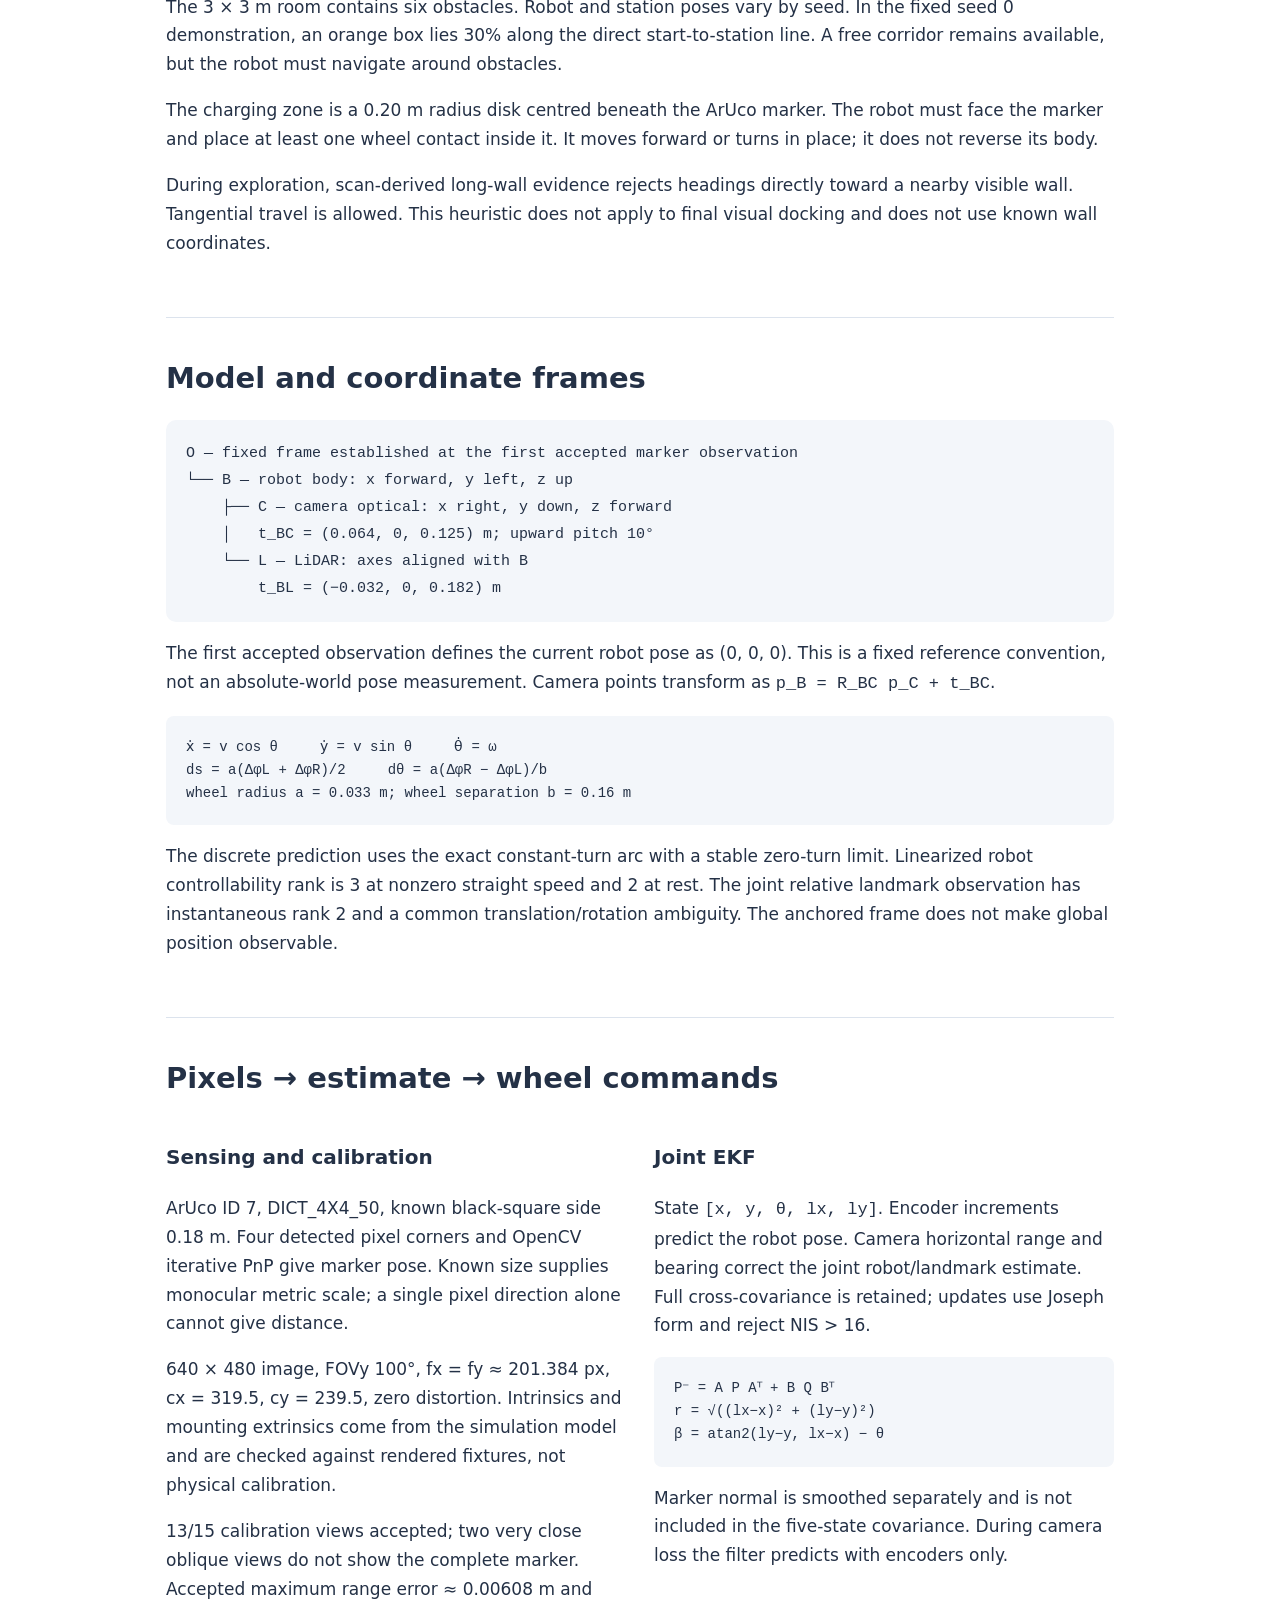
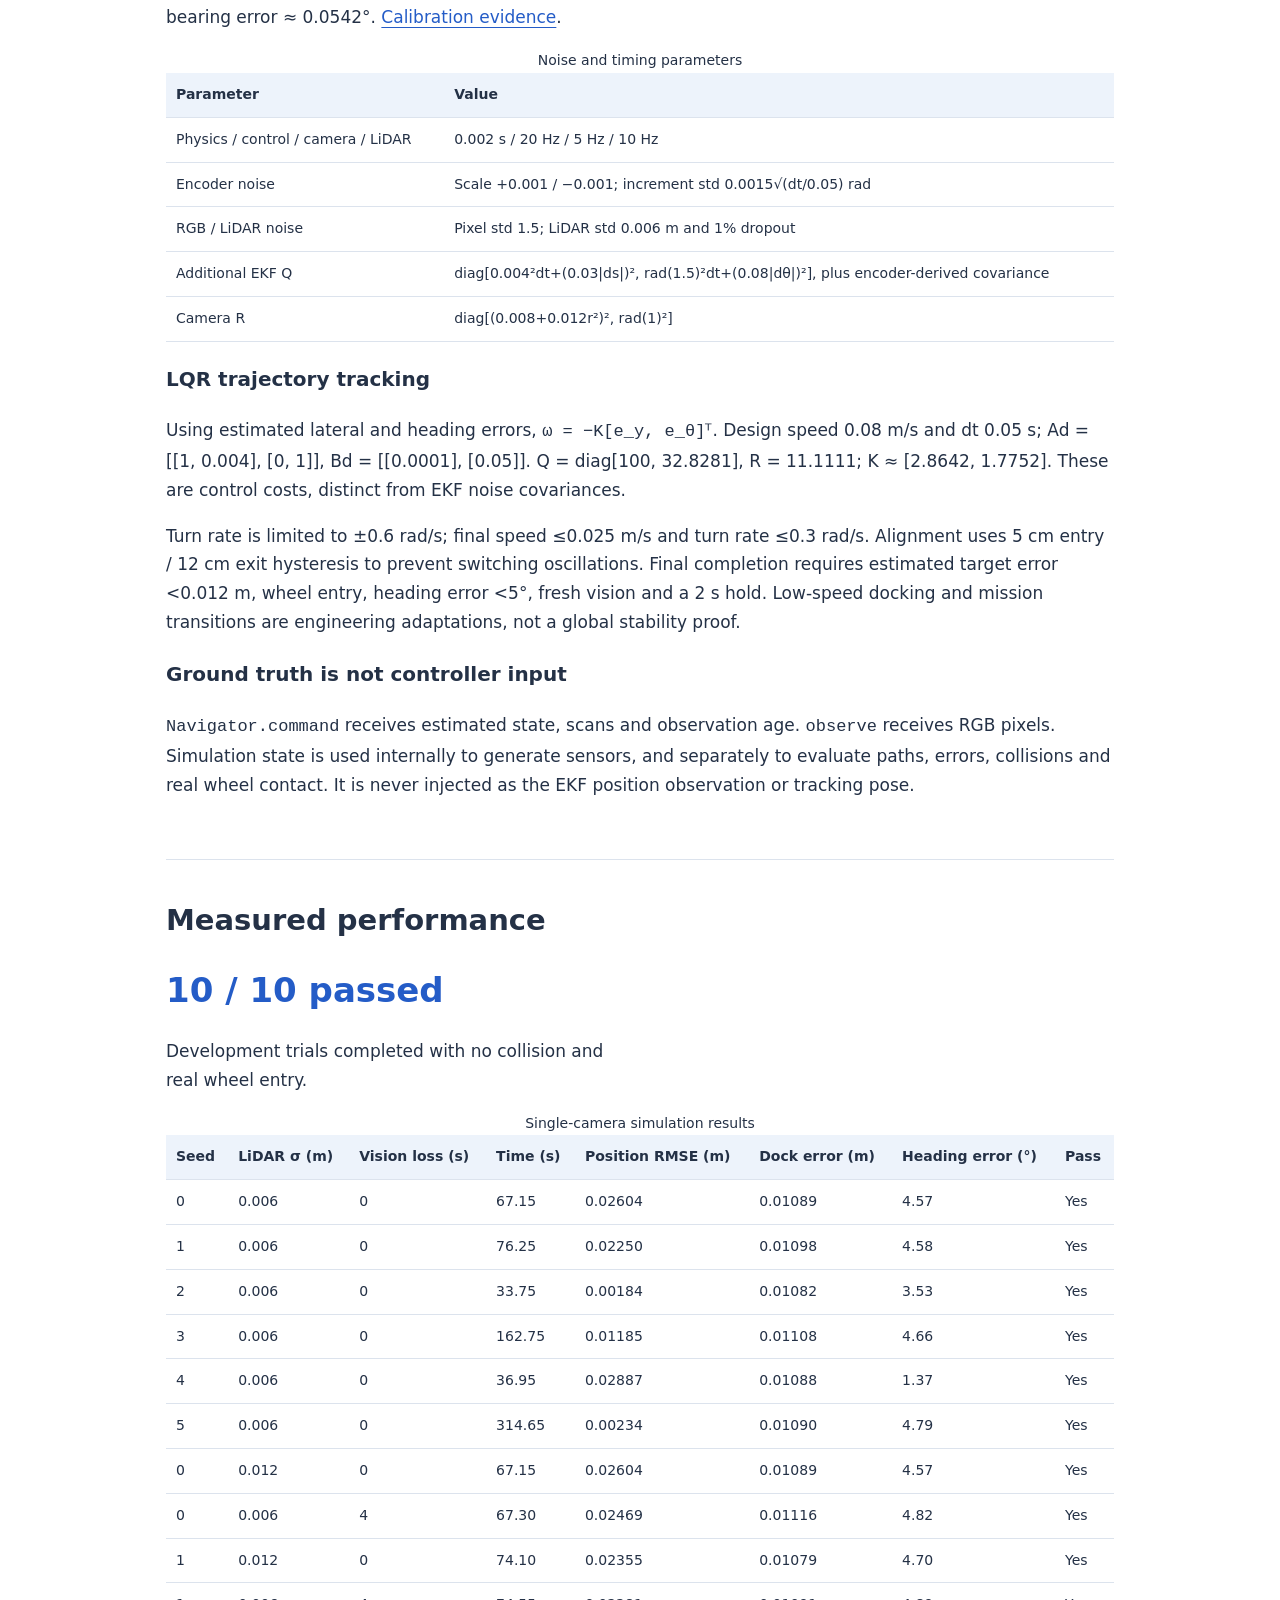
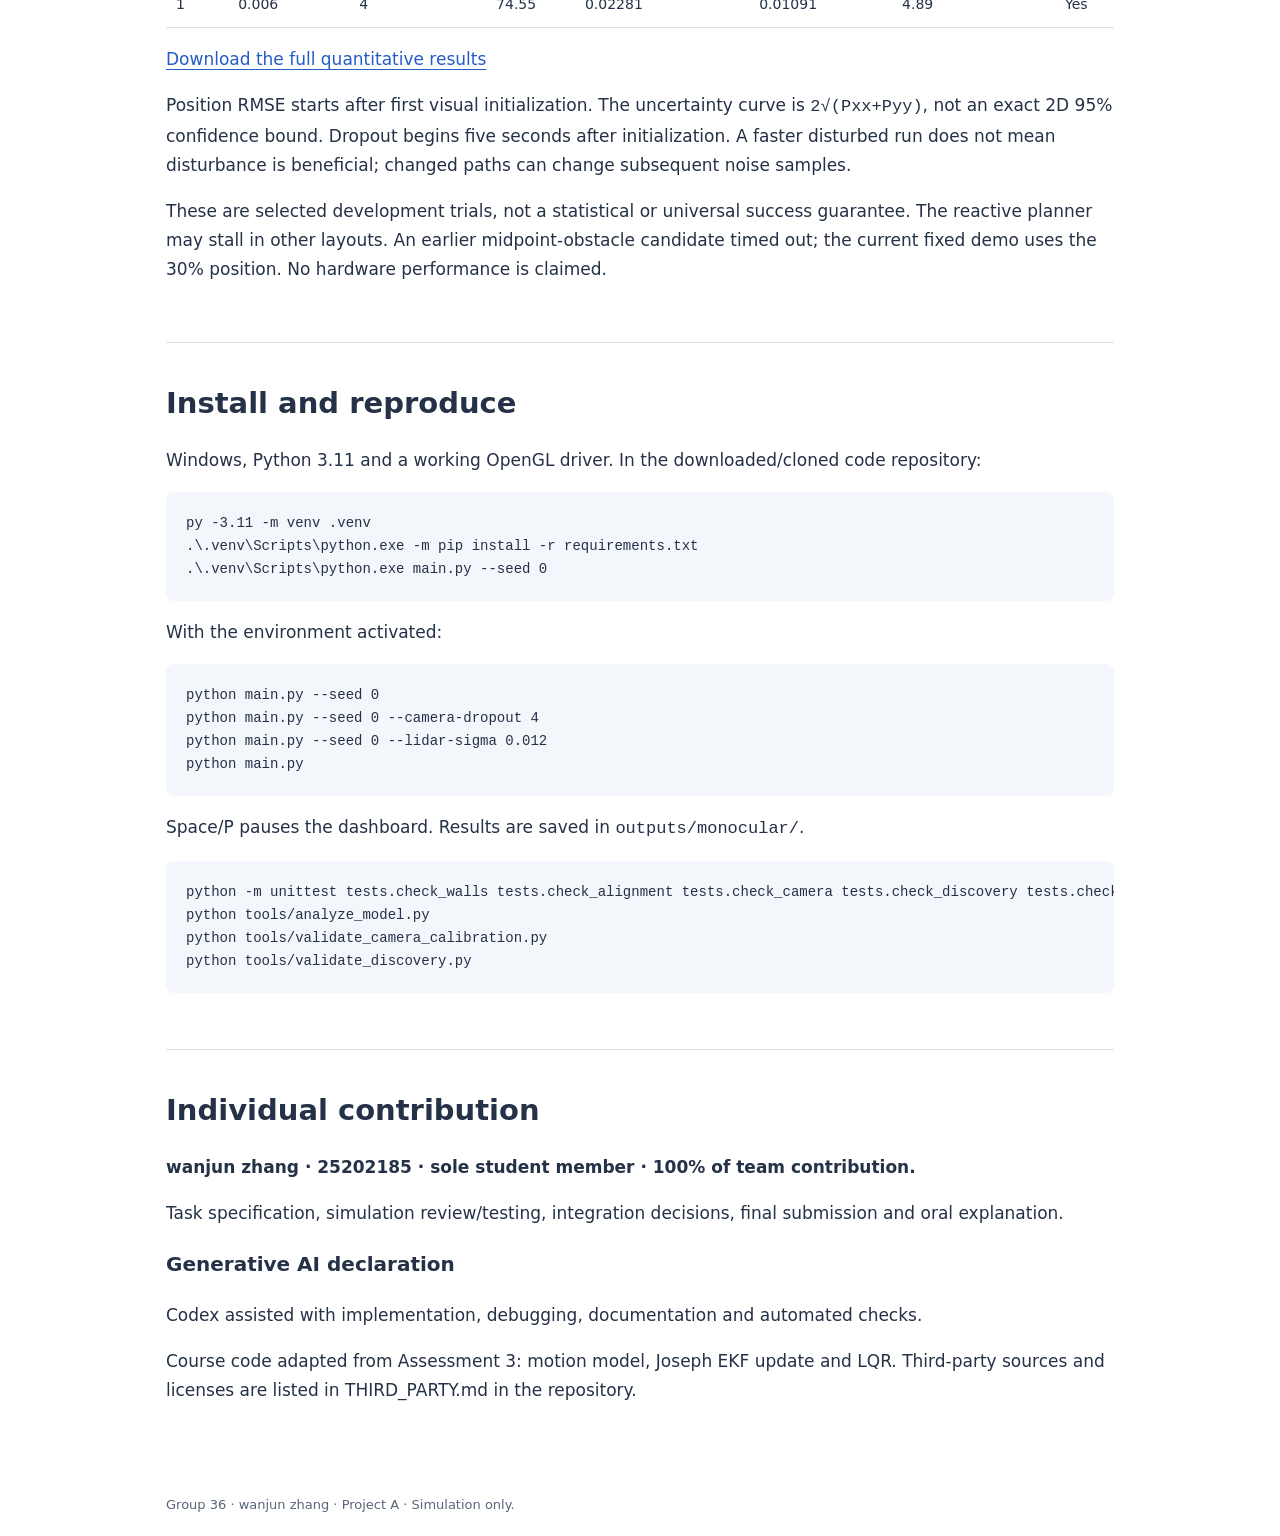
==== commit 6f0d5223: "Trim project documentation to submission essentials" ====
--- a/website/index.html
+++ b/website/index.html
@@ -1,8 +1,8 @@
 <!doctype html>
 <html lang="en"><head><meta charset="utf-8"><meta name="viewport" content="width=device-width,initial-scale=1"><meta name="description" content="Group 36: single-camera TurtleBot3 visual docking in MuJoCo, with encoder-camera EKF and LQR control."><title>Group 36 | wanjun zhang | Project A</title><link rel="stylesheet" href="static/style.css"><script src="config.js" defer></script><script src="static/page.js" defer></script></head>
 <body><nav aria-label="Sections"><strong>41014 · Group 36</strong><a href="#demo">Demo</a><a href="#model">Model &amp; frames</a><a href="#design">EKF &amp; control</a><a href="#results">Results</a><a href="#run">Run</a><a href="#contribution">Contribution</a></nav>
-<main><header><h1>Group 36 · wanjun zhang<br>Project A</h1><p>Student ID: 25202185</p><p>TurtleBot3 visual docking in MuJoCo</p><p class="lead">One RGB camera estimates marker range and bearing from pixels. Wheel encoders predict motion. An EKF combines them, while LiDAR selects safe paths and an LQR tracker controls the estimated state.</p><div class="buttons"><a class="button" href="#demo">Watch the demonstration</a><a class="button" id="code-link" href="#run">Installation &amp; code</a></div><p class="caption">Simulation only. No physical-robot or electrical-charging validation is claimed.</p></header>
-<section id="demo"><h2>Five-minute demonstration</h2><div id="video-pending" class="notice">If the player does not load, use the direct video link below.</div><video id="demo-video" controls preload="metadata" playsinline hidden aria-label="Project demonstration video"></video><iframe id="demo-youtube" title="Project demonstration video" allow="fullscreen; picture-in-picture" allowfullscreen hidden></iframe><p id="video-warning" class="notice" hidden></p><p class="caption">Student-recorded demonstration (4 min 58.5 s): normal docking, estimated and true paths, and uncertainty. Only silent padding at the beginning and end was trimmed; the trial and narration were not sped up. This recording does not show a separate disturbed trial. Disturbed-trial measurements are listed in Results.</p><p><a href="static/videos/demo.mp4">Open or download the demonstration video</a></p><figure><img src="static/dashboard.png" alt="Actual simulation dashboard: single camera, LiDAR points, estimated and true paths, position error and covariance uncertainty"><figcaption>This is a real saved simulation dashboard, not a video or illustrative result. Black: true path (evaluation only); blue: EKF path. The lower-right plot uses metres and seconds.</figcaption></figure></section>
+<main><header><h1>Group 36 · wanjun zhang<br>Project A</h1><p>Student ID: 25202185</p><p>TurtleBot3 visual docking in MuJoCo</p><p class="lead">One RGB camera estimates marker range and bearing from pixels. Wheel encoders predict motion. An EKF combines them, while LiDAR selects safe paths and an LQR tracker controls the estimated state.</p><div class="buttons"><a class="button" href="#demo">Watch the demonstration</a><a class="button" id="code-link" href="#run">Installation &amp; code</a></div><p class="caption">Track A · Simulation only.</p></header>
+<section id="demo"><h2>Five-minute demonstration</h2><div id="video-pending" class="notice">If the player does not load, use the direct video link below.</div><video id="demo-video" controls preload="metadata" playsinline hidden aria-label="Project demonstration video"></video><iframe id="demo-youtube" title="Project demonstration video" allow="fullscreen; picture-in-picture" allowfullscreen hidden></iframe><p id="video-warning" class="notice" hidden></p><p class="caption">Video: 4 min 58.5 s. Normal docking with estimated/true paths and uncertainty. Disturbed trials are reported in Results, not shown in this video.</p><p><a href="static/videos/demo.mp4">Open or download the demonstration video</a></p></section>
 <section><h2>Task and environment</h2><p>The 3 × 3 m room contains six obstacles. Robot and station poses vary by seed. In the fixed seed 0 demonstration, an orange box lies 30% along the direct start-to-station line. A free corridor remains available, but the robot must navigate around obstacles.</p><p>The charging zone is a 0.20 m radius disk centred beneath the ArUco marker. The robot must face the marker and place at least one wheel contact inside it. It moves forward or turns in place; it does not reverse its body.</p><p>During exploration, scan-derived long-wall evidence rejects headings directly toward a nearby visible wall. Tangential travel is allowed. This heuristic does not apply to final visual docking and does not use known wall coordinates.</p></section>
 <section id="model"><h2>Model and coordinate frames</h2><pre class="frame" aria-label="Coordinate frame diagram">O — fixed frame established at the first accepted marker observation
 └── B — robot body: x forward, y left, z up
@@ -18,15 +18,15 @@
 <div class="table-wrap"><table><caption>Noise and timing parameters</caption><thead><tr><th>Parameter</th><th>Value</th></tr></thead><tbody><tr><td>Physics / control / camera / LiDAR</td><td>0.002 s / 20 Hz / 5 Hz / 10 Hz</td></tr><tr><td>Encoder noise</td><td>Scale +0.001 / −0.001; increment std 0.0015√(dt/0.05) rad</td></tr><tr><td>RGB / LiDAR noise</td><td>Pixel std 1.5; LiDAR std 0.006 m and 1% dropout</td></tr><tr><td>Additional EKF Q</td><td>diag[0.004²dt+(0.03|ds|)², rad(1.5)²dt+(0.08|dθ|)²], plus encoder-derived covariance</td></tr><tr><td>Camera R</td><td>diag[(0.008+0.012r²)², rad(1)²]</td></tr></tbody></table></div>
 <h3>LQR trajectory tracking</h3><p>Using estimated lateral and heading errors, <code>ω = −K[e_y, e_θ]ᵀ</code>. Design speed 0.08 m/s and dt 0.05 s; Ad = [[1, 0.004], [0, 1]], Bd = [[0.0001], [0.05]]. Q = diag[100, 32.8281], R = 11.1111; K ≈ [2.8642, 1.7752]. These are control costs, distinct from EKF noise covariances.</p><p>Turn rate is limited to ±0.6 rad/s; final speed ≤0.025 m/s and turn rate ≤0.3 rad/s. Alignment uses 5 cm entry / 12 cm exit hysteresis to prevent switching oscillations. Final completion requires estimated target error &lt;0.012 m, wheel entry, heading error &lt;5°, fresh vision and a 2 s hold. Low-speed docking and mission transitions are engineering adaptations, not a global stability proof.</p>
 <h3>Ground truth is not controller input</h3><p><code>Navigator.command</code> receives estimated state, scans and observation age. <code>observe</code> receives RGB pixels. Simulation state is used internally to generate sensors, and separately to evaluate paths, errors, collisions and real wheel contact. It is never injected as the EKF position observation or tracking pose.</p></section>
-<section id="results"><h2>Measured performance</h2><div class="grid"><div><div class="metric" id="pass-count">See results below</div><p>Development trials completed with no collision and real wheel entry.</p></div><div><div class="metric">20 tests</div><p>Geometry, model, covariance, alignment and visible-wall regression checks passed.</p></div></div><div class="table-wrap"><table><caption>Latest saved validation batch · 2 November 2026</caption><thead><tr><th>Seed</th><th>LiDAR σ (m)</th><th>Vision loss (s)</th><th>Time (s)</th><th>Position RMSE (m)</th><th>Dock error (m)</th><th>Heading error (°)</th><th>Pass</th></tr></thead><tbody id="results-body"></tbody></table></div><p><a href="static/results.json">Download the full quantitative results</a></p><p>Position RMSE starts after first visual initialization. The uncertainty curve is <code>2√(Pxx+Pyy)</code>, not an exact 2D 95% confidence bound. Dropout begins five seconds after initialization. A faster disturbed run does not mean disturbance is beneficial; changed paths can change subsequent noise samples.</p><p>These are selected development trials, not a statistical or universal success guarantee. The reactive planner may stall in other layouts. An earlier midpoint-obstacle candidate timed out; the current fixed demo uses the 30% position. No hardware performance is claimed.</p></section>
+<section id="results"><h2>Measured performance</h2><div class="grid"><div><div class="metric" id="pass-count">See results below</div><p>Development trials completed with no collision and real wheel entry.</p></div></div><div class="table-wrap"><table><caption>Single-camera simulation results</caption><thead><tr><th>Seed</th><th>LiDAR σ (m)</th><th>Vision loss (s)</th><th>Time (s)</th><th>Position RMSE (m)</th><th>Dock error (m)</th><th>Heading error (°)</th><th>Pass</th></tr></thead><tbody id="results-body"></tbody></table></div><p><a href="static/results.json">Download the full quantitative results</a></p><p>Position RMSE starts after first visual initialization. The uncertainty curve is <code>2√(Pxx+Pyy)</code>, not an exact 2D 95% confidence bound. Dropout begins five seconds after initialization. A faster disturbed run does not mean disturbance is beneficial; changed paths can change subsequent noise samples.</p><p>These are selected development trials, not a statistical or universal success guarantee. The reactive planner may stall in other layouts. An earlier midpoint-obstacle candidate timed out; the current fixed demo uses the 30% position. No hardware performance is claimed.</p></section>
 <section id="run"><h2>Install and reproduce</h2><p id="repo-pending" class="notice">Repository URL pending. Set it in website/config.js before final submission.</p><p>Windows, Python 3.11 and a working OpenGL driver. In the downloaded/cloned code repository:</p><pre>py -3.11 -m venv .venv
 .\.venv\Scripts\python.exe -m pip install -r requirements.txt
 .\.venv\Scripts\python.exe main.py --seed 0</pre><p>With the environment activated:</p><pre>python main.py --seed 0
 python main.py --seed 0 --camera-dropout 4
 python main.py --seed 0 --lidar-sigma 0.012
-python main.py</pre><p>Click the dashboard and press Space/P to pause. Closing normally saves CSV/JSON/PNG to <code>outputs/monocular/</code>. Identical arguments overwrite their files. Headless runs still need OpenGL. The initial monocular version was installed and run in a separate fresh environment; the current navigation revisions have subsequent regression and task tests on the same machine.</p><pre>python -m unittest tests.check_walls tests.check_alignment tests.check_camera tests.check_discovery tests.check_assignment_alignment
+python main.py</pre><p>Space/P pauses the dashboard. Results are saved in <code>outputs/monocular/</code>.</p><pre>python -m unittest tests.check_walls tests.check_alignment tests.check_camera tests.check_discovery tests.check_assignment_alignment
 python tools/analyze_model.py
 python tools/validate_camera_calibration.py
 python tools/validate_discovery.py</pre></section>
-<section id="contribution"><h2>Individual contribution</h2><p><strong>wanjun zhang · 25202185 · sole student member · 100% of team contribution.</strong></p><p>Task specification, simulation review/testing, integration decisions, final submission and oral explanation.</p><h3>Generative AI declaration</h3><p>Codex assisted implementation, debugging, documentation and automated validation. A 100% team allocation does not imply work without AI assistance. No peer review or physical-hardware trial is claimed.</p><p>Course acknowledgement: the motion model, Joseph EKF update and LQR design were adapted from Assessment 3. Camera PnP, landmark initialization and docking logic are project extensions. Original robot asset licenses are retained in the repository.</p></section>
+<section id="contribution"><h2>Individual contribution</h2><p><strong>wanjun zhang · 25202185 · sole student member · 100% of team contribution.</strong></p><p>Task specification, simulation review/testing, integration decisions, final submission and oral explanation.</p><h3>Generative AI declaration</h3><p>Codex assisted with implementation, debugging, documentation and automated checks.</p><p>Course code adapted from Assessment 3: motion model, Joseph EKF update and LQR. Third-party sources and licenses are listed in THIRD_PARTY.md in the repository.</p></section>
 <footer>Group 36 · wanjun zhang · Project A · Simulation only.</footer></main></body></html>
